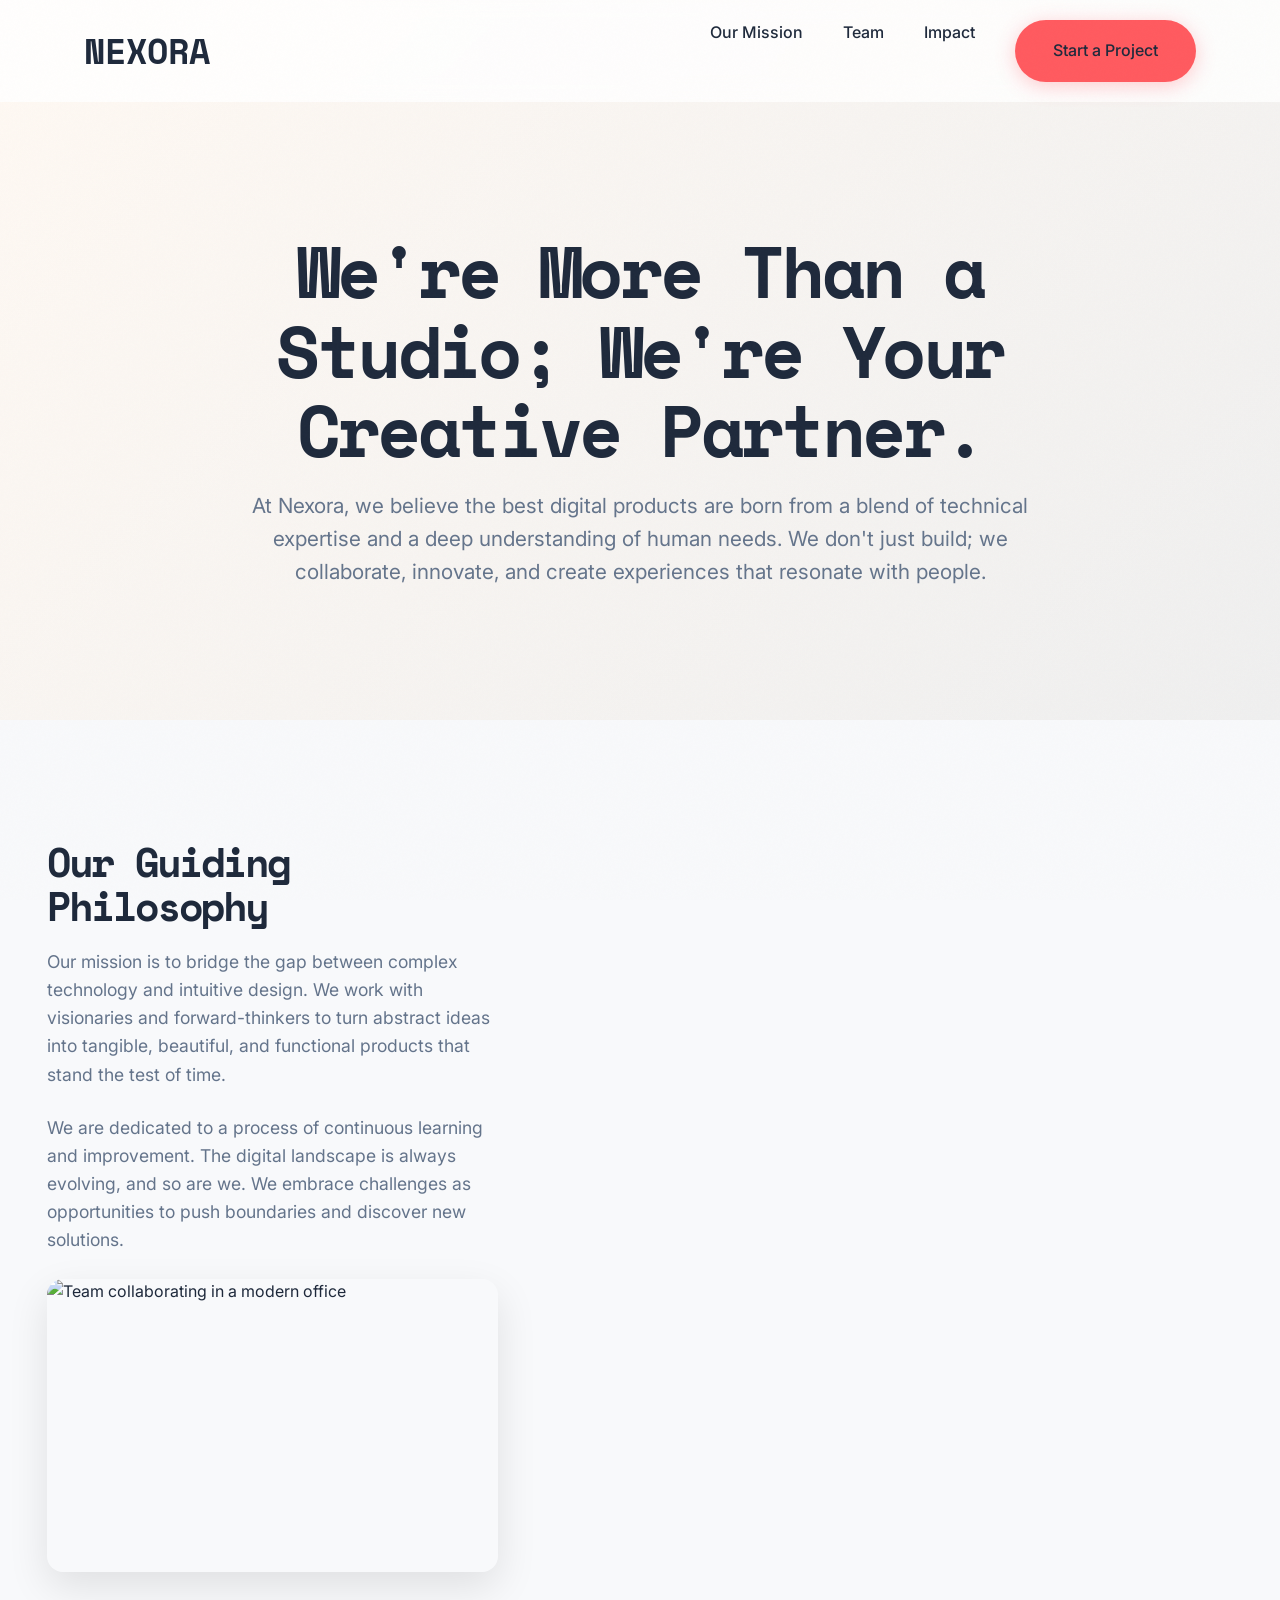
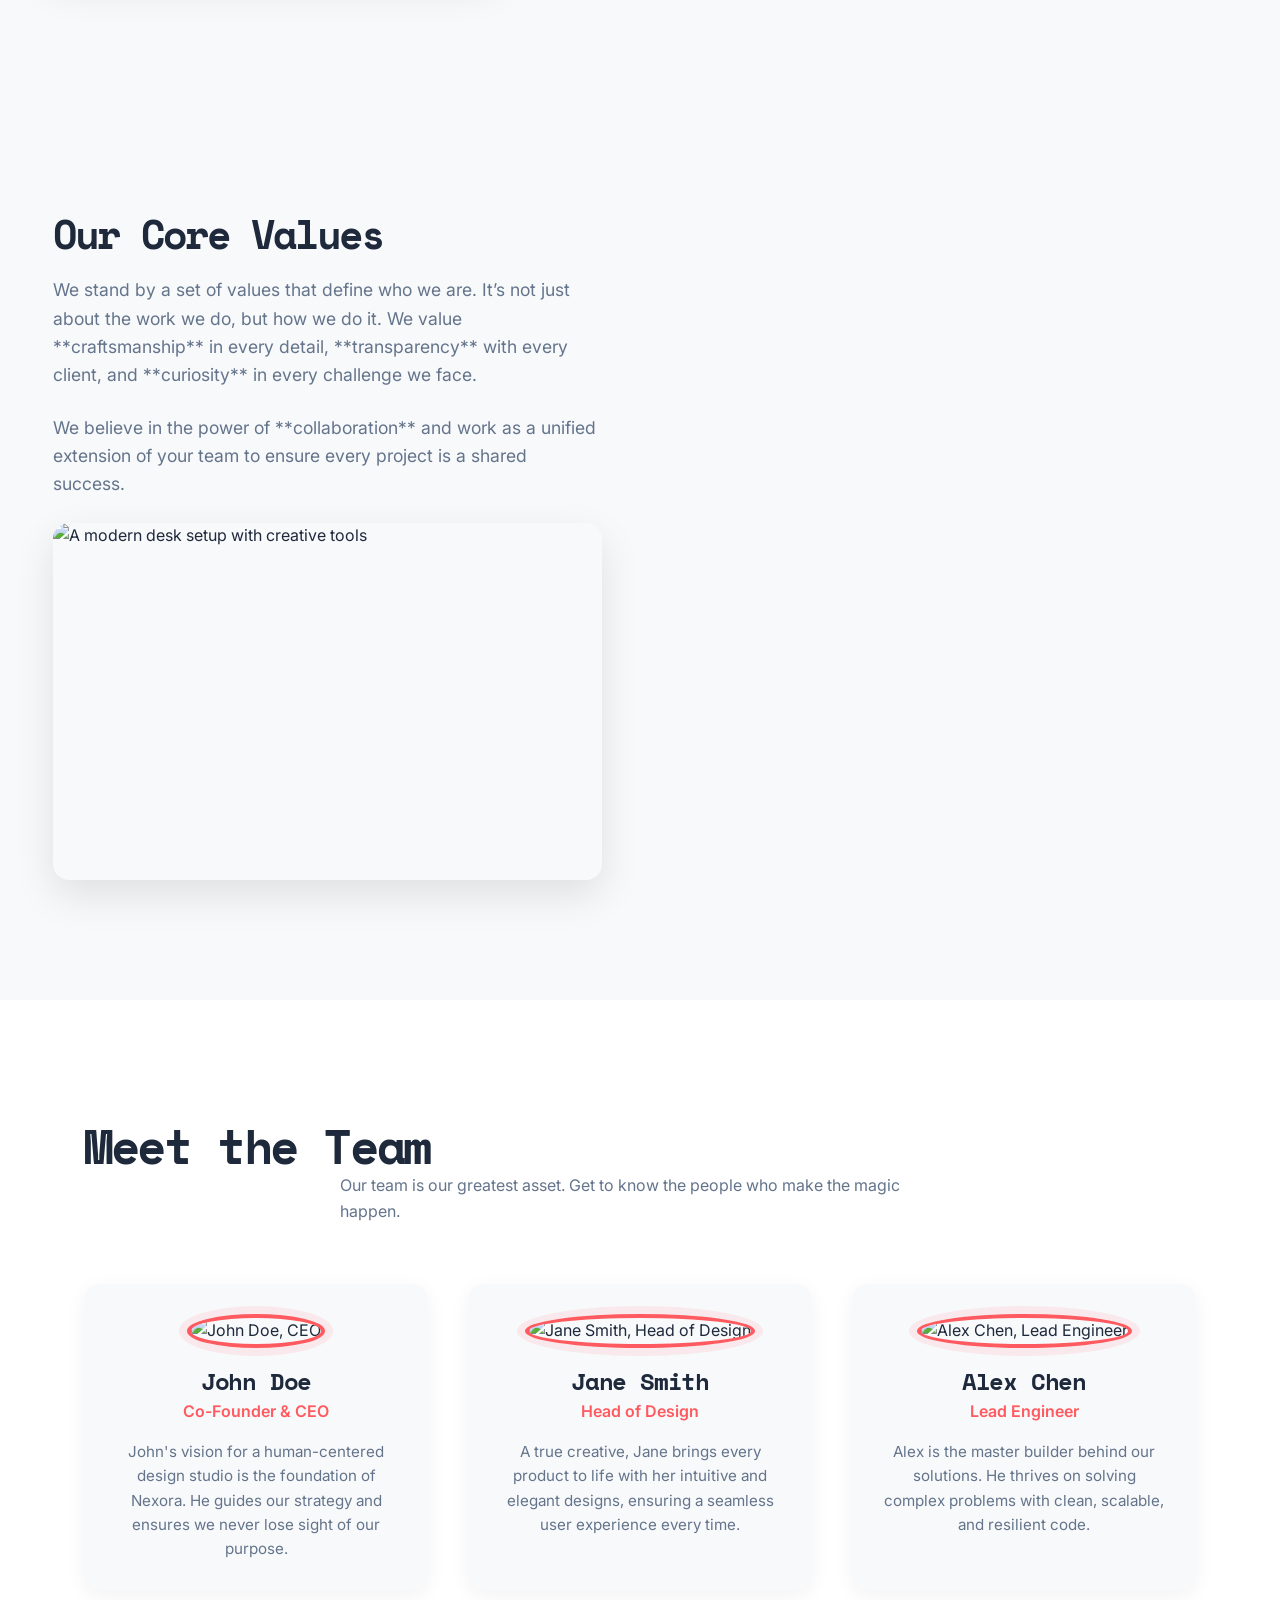
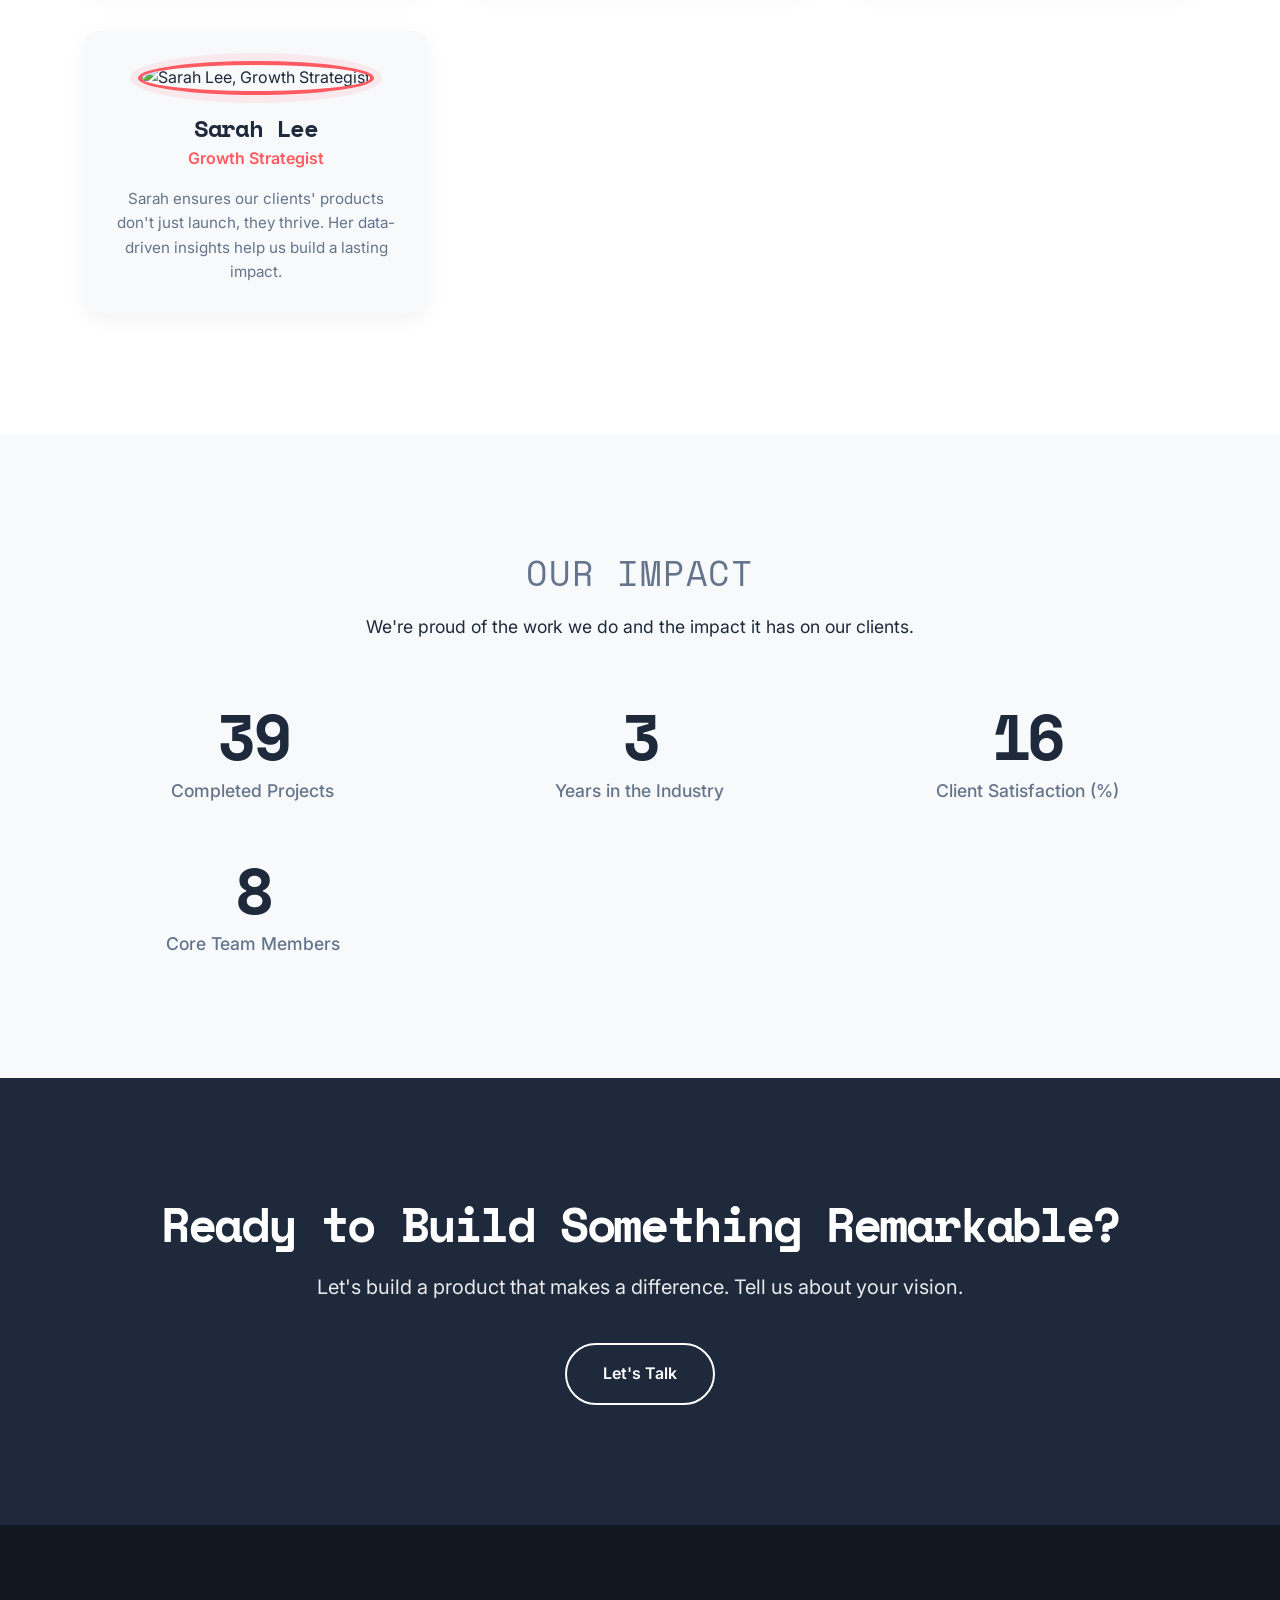
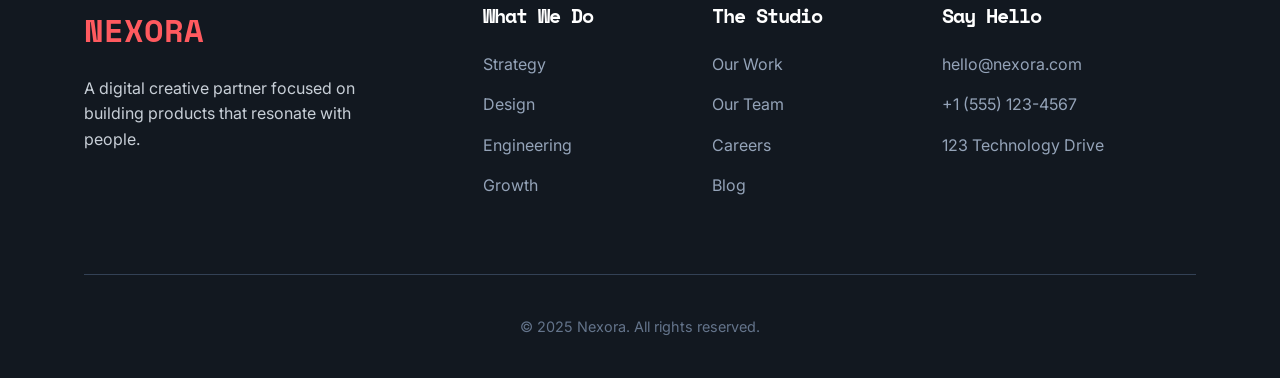
==== about.html @ da6d2971 "Nexora the game changer" ====
<!DOCTYPE html>
<html lang="en">
<head>
    <meta charset="UTF-8">
    <meta name="viewport" content="width=device-width, initial-scale=1.0">
    <title>About Nexora - Our Story & Team</title>
    <link rel="preconnect" href="https://fonts.googleapis.com">
    <link rel="preconnect" href="https://fonts.gstatic.com" crossorigin>
    <link href="https://fonts.googleapis.com/css2?family=Space+Mono:wght@400;700&family=Inter:wght@300;400;500;600;700&display=swap" rel="stylesheet">
    <style>
        /* Global Styles & Variables */
        :root {
            --primary: #FF5A5F; /* Bold, warm red */
            --secondary: #1E293B; /* Dark slate */
            --accent: #FFC947; /* A bright, energetic yellow */
            --light-bg: #F8F9FB;
            --dark-text: #1E293B;
            --gray-text: #64748B;
        }

        *, *::before, *::after {
            margin: 0;
            padding: 0;
            box-sizing: border-box;
        }

        html {
            scroll-behavior: smooth;
        }

        body {
            font-family: 'Inter', sans-serif;
            color: var(--dark-text);
            background-color: var(--light-bg);
            line-height: 1.6;
            overflow-x: hidden;
            position: relative;
        }
        
        body::before {
            content: '';
            position: fixed;
            top: 0;
            left: 0;
            width: 100%;
            height: 100%;
            pointer-events: none;
            z-index: 9999;
            background-image: url("data:image/svg+xml,%3Csvg viewBox='0 0 500 500' xmlns='http://www.w3.org/2000/svg'%3E%3Cfilter id='n'%3E%3CfeTurbulence type='fractalNoise' baseFrequency='0.8' numOctaves='5' stitchTiles='stitch'/%3E%3C/filter%3E%3Crect width='100%25' height='100%25' filter='url(%23n)' opacity='0.02'/%3E%3C/svg%3E");
        }

        .container {
            width: 90%;
            max-width: 1400px;
            margin: 0 auto;
            padding: 0 20px;
        }
        
        /* Utility Classes */
        .section-padding {
            padding: 120px 0;
        }
        
        .btn {
            display: inline-flex;
            align-items: center;
            justify-content: center;
            padding: 16px 36px;
            border-radius: 9999px;
            text-decoration: none;
            font-weight: 600;
            transition: all 0.3s cubic-bezier(0.2, 0.8, 0.2, 1);
            border: 2px solid transparent;
            cursor: pointer;
            box-shadow: 0 4px 15px rgba(0,0,0,0.1);
            position: relative;
        }
        
        .btn-primary {
            background-color: var(--primary);
            color: white;
            box-shadow: 0 4px 20px rgba(255, 90, 95, 0.3);
        }
        
        .btn-primary:hover {
            background-color: #E64B50;
            transform: translateY(-4px);
            box-shadow: 0 8px 30px rgba(255, 90, 95, 0.4);
        }
        
        .btn-secondary {
            background-color: transparent;
            color: var(--secondary);
            border-color: var(--secondary);
            box-shadow: none;
        }
        
        .btn-secondary:hover {
            background-color: var(--secondary);
            color: white;
            transform: translateY(-4px);
            box-shadow: 0 8px 30px rgba(30, 41, 59, 0.2);
        }
        
        h1, h2, h3 {
            font-family: 'Space Mono', monospace;
            line-height: 1.1;
            font-weight: 700;
            letter-spacing: -0.05em;
        }
        
        h1 { font-size: 4.5rem; }
        h2 { font-size: 3rem; }
        h3 { font-size: 2rem; }

        .text-center { text-align: center; }

        /* Animations */
        .reveal {
            opacity: 0;
            transform: translateY(30px);
            transition: opacity 1s cubic-bezier(0.2, 0.8, 0.2, 1), transform 1s cubic-bezier(0.2, 0.8, 0.2, 1);
        }

        .reveal.visible {
            opacity: 1;
            transform: translateY(0);
        }

        /* Header */
        header {
            position: fixed;
            width: 100%;
            top: 0;
            z-index: 1000;
            padding: 20px 0;
            background: rgba(255, 255, 255, 0.8);
            backdrop-filter: blur(10px);
            -webkit-backdrop-filter: blur(10px);
            transition: background-color 0.3s ease;
        }

        .header-container {
            display: flex;
            justify-content: space-between;
            align-items: center;
        }
        
        .logo {
            font-family: 'Space Mono', monospace;
            font-size: 2.2rem;
            font-weight: 700;
            color: var(--secondary);
            text-decoration: none;
        }
        
        .nav-links {
            display: flex;
            list-style: none;
            gap: 40px;
        }
        
        .nav-links a {
            text-decoration: none;
            color: var(--secondary);
            font-weight: 500;
            position: relative;
            transition: color 0.3s ease;
        }

        .nav-links a:hover {
            color: var(--primary);
        }

        .mobile-menu-btn {
            display: none;
            background: none;
            border: none;
            font-size: 1.8rem;
            cursor: pointer;
            color: var(--dark-text);
        }
        
        /* About Hero Section */
        .about-hero {
            position: relative;
            min-height: 80vh;
            display: flex;
            align-items: center;
            background: linear-gradient(135deg, #FFF9F3 0%, #EFEFEF 100%);
            padding-top: 100px;
            overflow: hidden;
            text-align: center;
        }

        .about-hero h1 {
            font-size: 4.5rem;
            max-width: 900px;
            margin: 0 auto 20px;
            color: var(--secondary);
        }

        .about-hero p {
            font-size: 1.3rem;
            max-width: 800px;
            margin: 0 auto;
            color: var(--gray-text);
        }

        /* Zig-zag layout sections */
        .content-section {
            display: grid;
            grid-template-columns: 1fr 1.2fr;
            gap: 80px;
            align-items: center;
            padding: 120px 0;
        }
        
        .content-section.alt {
            grid-template-columns: 1.2fr 1fr;
        }

        .content-section.alt .text-content {
            order: 2;
        }
        
        .content-section.alt .image-container {
            order: 1;
        }

        .text-content h2 {
            margin-bottom: 20px;
            font-size: 2.5rem;
        }

        .text-content p {
            font-size: 1.1rem;
            color: var(--gray-text);
            margin-bottom: 25px;
        }

        .image-container {
            position: relative;
            width: 100%;
            padding-bottom: 65%; /* Aspect ratio */
            border-radius: 16px;
            overflow: hidden;
            box-shadow: 0 15px 40px rgba(0, 0, 0, 0.1);
        }

        .image-container img {
            position: absolute;
            top: 0;
            left: 0;
            width: 100%;
            height: 100%;
            object-fit: cover;
            object-position: center;
        }
        
        /* Team Section */
        .team {
            background-color: white;
            padding: 120px 0;
        }

        .team .section-header {
            margin-bottom: 60px;
        }

        .team-grid {
            display: grid;
            grid-template-columns: repeat(auto-fit, minmax(280px, 1fr));
            gap: 40px;
        }

        .team-member {
            text-align: center;
            background-color: var(--light-bg);
            padding: 30px;
            border-radius: 16px;
            box-shadow: 0 5px 20px rgba(0,0,0,0.05);
            transition: transform 0.4s ease, box-shadow 0.4s ease;
        }

        .team-member:hover {
            transform: translateY(-8px);
            box-shadow: 0 15px 30px rgba(0,0,0,0.1);
        }

        .team-member img {
            width: 120px;
            height: 120px;
            border-radius: 50%;
            object-fit: cover;
            margin-bottom: 20px;
            border: 4px solid var(--primary);
            box-shadow: 0 0 0 8px rgba(255, 90, 95, 0.1);
        }

        .team-member h3 {
            font-size: 1.5rem;
            margin-bottom: 5px;
        }

        .team-member .role {
            font-weight: 600;
            color: var(--primary);
            margin-bottom: 15px;
        }

        .team-member .bio {
            color: var(--gray-text);
            font-size: 0.95rem;
        }

        /* Stats Section */
        .stats {
            padding: 120px 0;
            background-color: var(--light-bg);
            text-align: center;
        }
        
        .stats-grid {
            display: grid;
            grid-template-columns: repeat(auto-fit, minmax(250px, 1fr));
            gap: 50px;
            margin-top: 60px;
        }
        
        .stat-item h3 {
            font-size: 4rem;
            color: var(--secondary);
            font-weight: 700;
        }
        
        .stat-item p {
            color: var(--gray-text);
            font-weight: 500;
            font-size: 1.1rem;
            margin-top: 5px;
        }

        /* CTA Section */
        .cta {
            background-color: var(--secondary);
            padding: 120px 0;
            color: white;
            text-align: center;
        }
        
        .cta h2 {
            font-size: 3rem;
            color: white;
            margin-bottom: 20px;
        }
        
        .cta p {
            max-width: 800px;
            margin: 0 auto 40px;
            font-size: 1.25rem;
            opacity: 0.9;
        }

        .cta .btn-secondary {
            color: white;
            border-color: white;
        }

        .cta .btn-secondary:hover {
            background-color: white;
            color: var(--secondary);
            transform: translateY(-4px);
        }

        /* Footer */
        footer {
            background-color: #121820;
            color: #C8CFD7;
            padding: 80px 0 40px;
        }
        
        .footer-content {
            display: grid;
            grid-template-columns: 2fr 1fr 1fr 1.5fr;
            gap: 60px;
            margin-bottom: 60px;
        }

        .footer-logo {
            font-family: 'Space Mono', monospace;
            font-size: 2rem;
            font-weight: 700;
            color: var(--primary);
            text-decoration: none;
            margin-bottom: 20px;
            display: block;
        }
        
        .footer-column h3 {
            margin-bottom: 25px;
            color: white;
            font-weight: 600;
            font-size: 1.25rem;
        }
        
        .footer-links {
            list-style: none;
        }
        
        .footer-links li {
            margin-bottom: 15px;
        }
        
        .footer-links a {
            color: #94A3B8;
            text-decoration: none;
            transition: color 0.3s ease;
        }
        
        .footer-links a:hover {
            color: white;
        }
        
        .copyright {
            text-align: center;
            padding-top: 40px;
            border-top: 1px solid #334155;
            color: #64748B;
            font-size: 0.9rem;
        }
        
        /* Responsive Design */
        @media (max-width: 1100px) {
            h1 { font-size: 3.5rem; }
            h2 { font-size: 2.5rem; }
            
            .content-section, .content-section.alt {
                grid-template-columns: 1fr;
            }
            
            .content-section.alt .text-content, .content-section.alt .image-container {
                order: initial;
            }

            .about-image-wrapper {
                height: 400px;
            }

            .footer-content {
                grid-template-columns: 1fr 1fr;
            }
        }
        
        @media (max-width: 768px) {
            h1 { font-size: 2.5rem; }
            h2 { font-size: 2rem; }
            h3 { font-size: 1.5rem; }

            .nav-links {
                display: none;
                flex-direction: column;
                position: absolute;
                top: 100%;
                left: 0;
                width: 100%;
                background: rgba(255, 255, 255, 0.95);
                backdrop-filter: blur(10px);
                padding: 20px;
                box-shadow: 0 5px 10px rgba(0, 0, 0, 0.05);
            }
            
            .nav-links.active {
                display: flex;
            }
            
            .nav-links li {
                margin: 10px 0;
            }

            .nav-links a {
                padding: 10px 0;
            }
            
            .mobile-menu-btn {
                display: block;
            }
        
            .section-padding {
                padding: 80px 0;
            }
            
            .about-image-wrapper {
                height: 300px;
            }

            .footer-content {
                grid-template-columns: 1fr;
            }
        }
    </style>
</head>
<body>
    <header>
        <div class="container header-container">
            <a href="#" class="logo">NEXORA</a>
            <button class="mobile-menu-btn">☰</button>
            <ul class="nav-links">
                <li><a href="#mission">Our Mission</a></li>
                <li><a href="#team">Team</a></li>
                <li><a href="#stats">Impact</a></li>
                <li><a href="#" class="btn btn-primary">Start a Project</a></li>
            </ul>
        </div>
    </header>

    <section class="about-hero">
        <div class="container reveal">
            <h1>We're More Than a Studio; We're Your Creative Partner.</h1>
            <p>At Nexora, we believe the best digital products are born from a blend of technical expertise and a deep understanding of human needs. We don't just build; we collaborate, innovate, and create experiences that resonate with people.</p>
        </div>
    </section>

    <section class="content-section" id="mission">
        <div class="container reveal">
            <div class="text-content">
                <h2>Our Guiding Philosophy</h2>
                <p>Our mission is to bridge the gap between complex technology and intuitive design. We work with visionaries and forward-thinkers to turn abstract ideas into tangible, beautiful, and functional products that stand the test of time.</p>
                <p>We are dedicated to a process of continuous learning and improvement. The digital landscape is always evolving, and so are we. We embrace challenges as opportunities to push boundaries and discover new solutions.</p>
            </div>
            <div class="image-container reveal" style="transition-delay: 0.2s;">
                <img src="https://images.unsplash.com/photo-1544377193-33433a763c3f?q=80&w=2070&auto=format&fit=crop&ixlib=rb-4.0.3&ixid=M3wxMjA3fDB8MHxwaG90by1wYWdlfHx8fGVufDB8fHx8fA%3D%3D" alt="Team collaborating in a modern office" loading="lazy">
            </div>
        </div>
    </section>

    <section class="content-section alt">
        <div class="container reveal">
            <div class="text-content">
                <h2>Our Core Values</h2>
                <p>We stand by a set of values that define who we are. It’s not just about the work we do, but how we do it. We value **craftsmanship** in every detail, **transparency** with every client, and **curiosity** in every challenge we face. </p>
                <p>We believe in the power of **collaboration** and work as a unified extension of your team to ensure every project is a shared success.</p>
            </div>
            <div class="image-container reveal" style="transition-delay: 0.2s;">
                <img src="https://images.unsplash.com/photo-1542744173-8e7e171b764b?q=80&w=2070&auto=format&fit=crop&ixlib=rb-4.0.3&ixid=M3wxMjA3fDB8MHxwaG90by1wYWdlfHx8fGVufDB8fHx8fA%3D%3D" alt="A modern desk setup with creative tools" loading="lazy">
            </div>
        </div>
    </section>

    <section class="team section-padding" id="team">
        <div class="container">
            <div class="section-header reveal">
                <h2>Meet the Team</h2>
                <p style="max-width: 600px; margin: 0 auto; color: var(--gray-text);">Our team is our greatest asset. Get to know the people who make the magic happen.</p>
            </div>
            <div class="team-grid">
                <div class="team-member reveal" style="transition-delay: 0s;">
                    <img src="https://images.unsplash.com/photo-1560250097-0b93528c311a?q=80&w=1965&auto=format&fit=crop&ixlib=rb-4.0.3&ixid=M3wxMjA3fDB8MHxwaG90by1wYWdlfHx8fGVufDB8fHx8fA%3D%3D" alt="John Doe, CEO" loading="lazy">
                    <h3>John Doe</h3>
                    <p class="role">Co-Founder & CEO</p>
                    <p class="bio">John's vision for a human-centered design studio is the foundation of Nexora. He guides our strategy and ensures we never lose sight of our purpose.</p>
                </div>
                <div class="team-member reveal" style="transition-delay: 0.1s;">
                    <img src="https://images.unsplash.com/photo-1551836022-ec954e3d360e?q=80&w=2070&auto=format&fit=crop&ixlib=rb-4.0.3&ixid=M3wxMjA3fDB8MHxwaG90by1wYWdlfHx8fGVufDB8fHx8fA%3D%3D" alt="Jane Smith, Head of Design" loading="lazy">
                    <h3>Jane Smith</h3>
                    <p class="role">Head of Design</p>
                    <p class="bio">A true creative, Jane brings every product to life with her intuitive and elegant designs, ensuring a seamless user experience every time.</p>
                </div>
                <div class="team-member reveal" style="transition-delay: 0.2s;">
                    <img src="https://images.unsplash.com/photo-1549692520-acc6669e2f0c?q=80&w=2070&auto=format&fit=crop&ixlib=rb-4.0.3&ixid=M3wxMjA3fDB8MHxwaG90by1wYWdlfHx8fGVufDB8fHx8fA%3D%3D" alt="Alex Chen, Lead Engineer" loading="lazy">
                    <h3>Alex Chen</h3>
                    <p class="role">Lead Engineer</p>
                    <p class="bio">Alex is the master builder behind our solutions. He thrives on solving complex problems with clean, scalable, and resilient code.</p>
                </div>
                <div class="team-member reveal" style="transition-delay: 0.3s;">
                    <img src="https://images.unsplash.com/photo-1544377193-33433a763c3f?q=80&w=2070&auto=format&fit=crop&ixlib=rb-4.0.3&ixid=M3wxMjA3fDB8MHxwaG90by1wYWdlfHx8fGVufDB8fHx8fA%3D%3D" alt="Sarah Lee, Growth Strategist" loading="lazy">
                    <h3>Sarah Lee</h3>
                    <p class="role">Growth Strategist</p>
                    <p class="bio">Sarah ensures our clients' products don't just launch, they thrive. Her data-driven insights help us build a lasting impact.</p>
                </div>
            </div>
        </div>
    </section>

    <section class="stats section-padding text-center" id="stats">
        <div class="container reveal">
            <h2 style="font-size: 2.2rem; color: var(--gray-text); font-weight: 500; letter-spacing: 0.05em; text-transform: uppercase; margin-bottom: 20px;">Our Impact</h2>
            <p style="max-width: 700px; margin: 0 auto 60px; font-size: 1.1rem;">We're proud of the work we do and the impact it has on our clients.</p>
            <div class="stats-grid">
                <div class="stat-item reveal" style="transition-delay: 0s;">
                    <h3 class="stat-number" data-target="250">0</h3>
                    <p>Completed Projects</p>
                </div>
                <div class="stat-item reveal" style="transition-delay: 0.1s;">
                    <h3 class="stat-number" data-target="15">0</h3>
                    <p>Years in the Industry</p>
                </div>
                <div class="stat-item reveal" style="transition-delay: 0.2s;">
                    <h3 class="stat-number" data-target="99">0</h3>
                    <p>Client Satisfaction (%)</p>
                </div>
                <div class="stat-item reveal" style="transition-delay: 0.3s;">
                    <h3 class="stat-number" data-target="50">0</h3>
                    <p>Core Team Members</p>
                </div>
            </div>
        </div>
    </section>

    <section class="cta section-padding" id="contact">
        <div class="container reveal">
            <h2>Ready to Build Something Remarkable?</h2>
            <p>Let's build a product that makes a difference. Tell us about your vision.</p>
            <a href="#" class="btn btn-secondary">Let's Talk</a>
        </div>
    </section>

    <footer>
        <div class="container">
            <div class="footer-content">
                <div class="footer-column reveal" style="transition-delay: 0s;">
                    <a href="#" class="footer-logo">NEXORA</a>
                    <p style="max-width: 300px;">A digital creative partner focused on building products that resonate with people.</p>
                </div>
                <div class="footer-column reveal" style="transition-delay: 0.1s;">
                    <h3>What We Do</h3>
                    <ul class="footer-links">
                        <li><a href="#">Strategy</a></li>
                        <li><a href="#">Design</a></li>
                        <li><a href="#">Engineering</a></li>
                        <li><a href="#">Growth</a></li>
                    </ul>
                </div>
                <div class="footer-column reveal" style="transition-delay: 0.2s;">
                    <h3>The Studio</h3>
                    <ul class="footer-links">
                        <li><a href="#">Our Work</a></li>
                        <li><a href="#">Our Team</a></li>
                        <li><a href="#">Careers</a></li>
                        <li><a href="#">Blog</a></li>
                    </ul>
                </div>
                <div class="footer-column reveal" style="transition-delay: 0.3s;">
                    <h3>Say Hello</h3>
                    <ul class="footer-links">
                        <li><a href="mailto:hello@nexora.com">hello@nexora.com</a></li>
                        <li><a href="#">+1 (555) 123-4567</a></li>
                        <li><a href="#">123 Technology Drive</a></li>
                    </ul>
                </div>
            </div>
            <div class="copyright">
                <p>&copy; 2025 Nexora. All rights reserved.</p>
            </div>
        </div>
    </footer>

    <script>
        // Mobile menu toggle
        document.querySelector('.mobile-menu-btn').addEventListener('click', function() {
            document.querySelector('.nav-links').classList.toggle('active');
        });

        // Intersection Observer for Animations and Stats
        document.addEventListener('DOMContentLoaded', () => {
            const observerOptions = {
                root: null,
                rootMargin: '0px',
                threshold: 0.1
            };

            const revealObserver = new IntersectionObserver((entries, observer) => {
                entries.forEach(entry => {
                    if (entry.isIntersecting) {
                        entry.target.classList.add('visible');
                        observer.unobserve(entry.target);
                    }
                });
            }, observerOptions);

            const statObserver = new IntersectionObserver((entries, observer) => {
                entries.forEach(entry => {
                    if (entry.isIntersecting) {
                        const target = +entry.target.getAttribute('data-target');
                        const speed = 200;
                        let count = 0;
                        const updateCount = () => {
                            const increment = target / speed;
                            if (count < target) {
                                count += increment;
                                entry.target.innerText = Math.ceil(count);
                                requestAnimationFrame(updateCount);
                            } else {
                                entry.target.innerText = target;
                            }
                        };
                        updateCount();
                        observer.unobserve(entry.target);
                    }
                });
            }, { ...observerOptions, threshold: 0.5 });

            document.querySelectorAll('.reveal').forEach(el => revealObserver.observe(el));
            document.querySelectorAll('.stat-number').forEach(el => statObserver.observe(el));
        });
    </script>
</body>
</html>
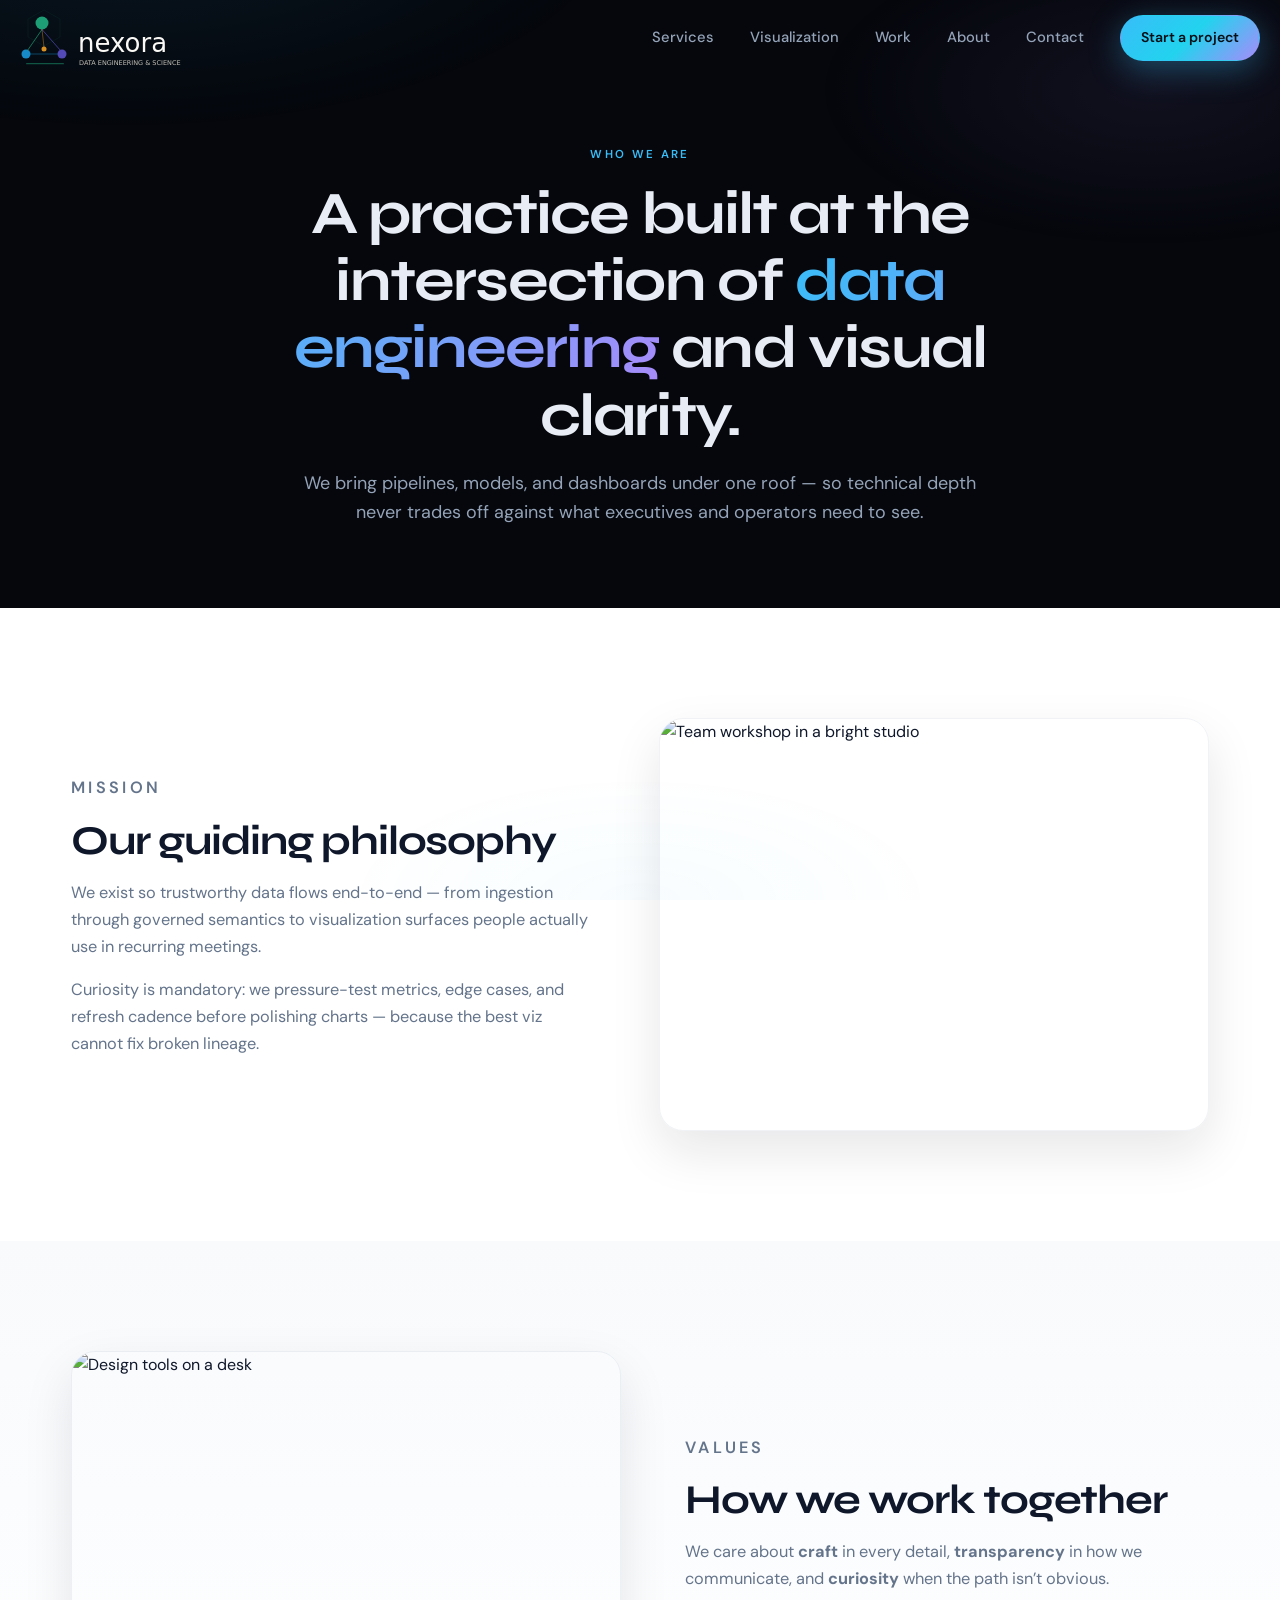
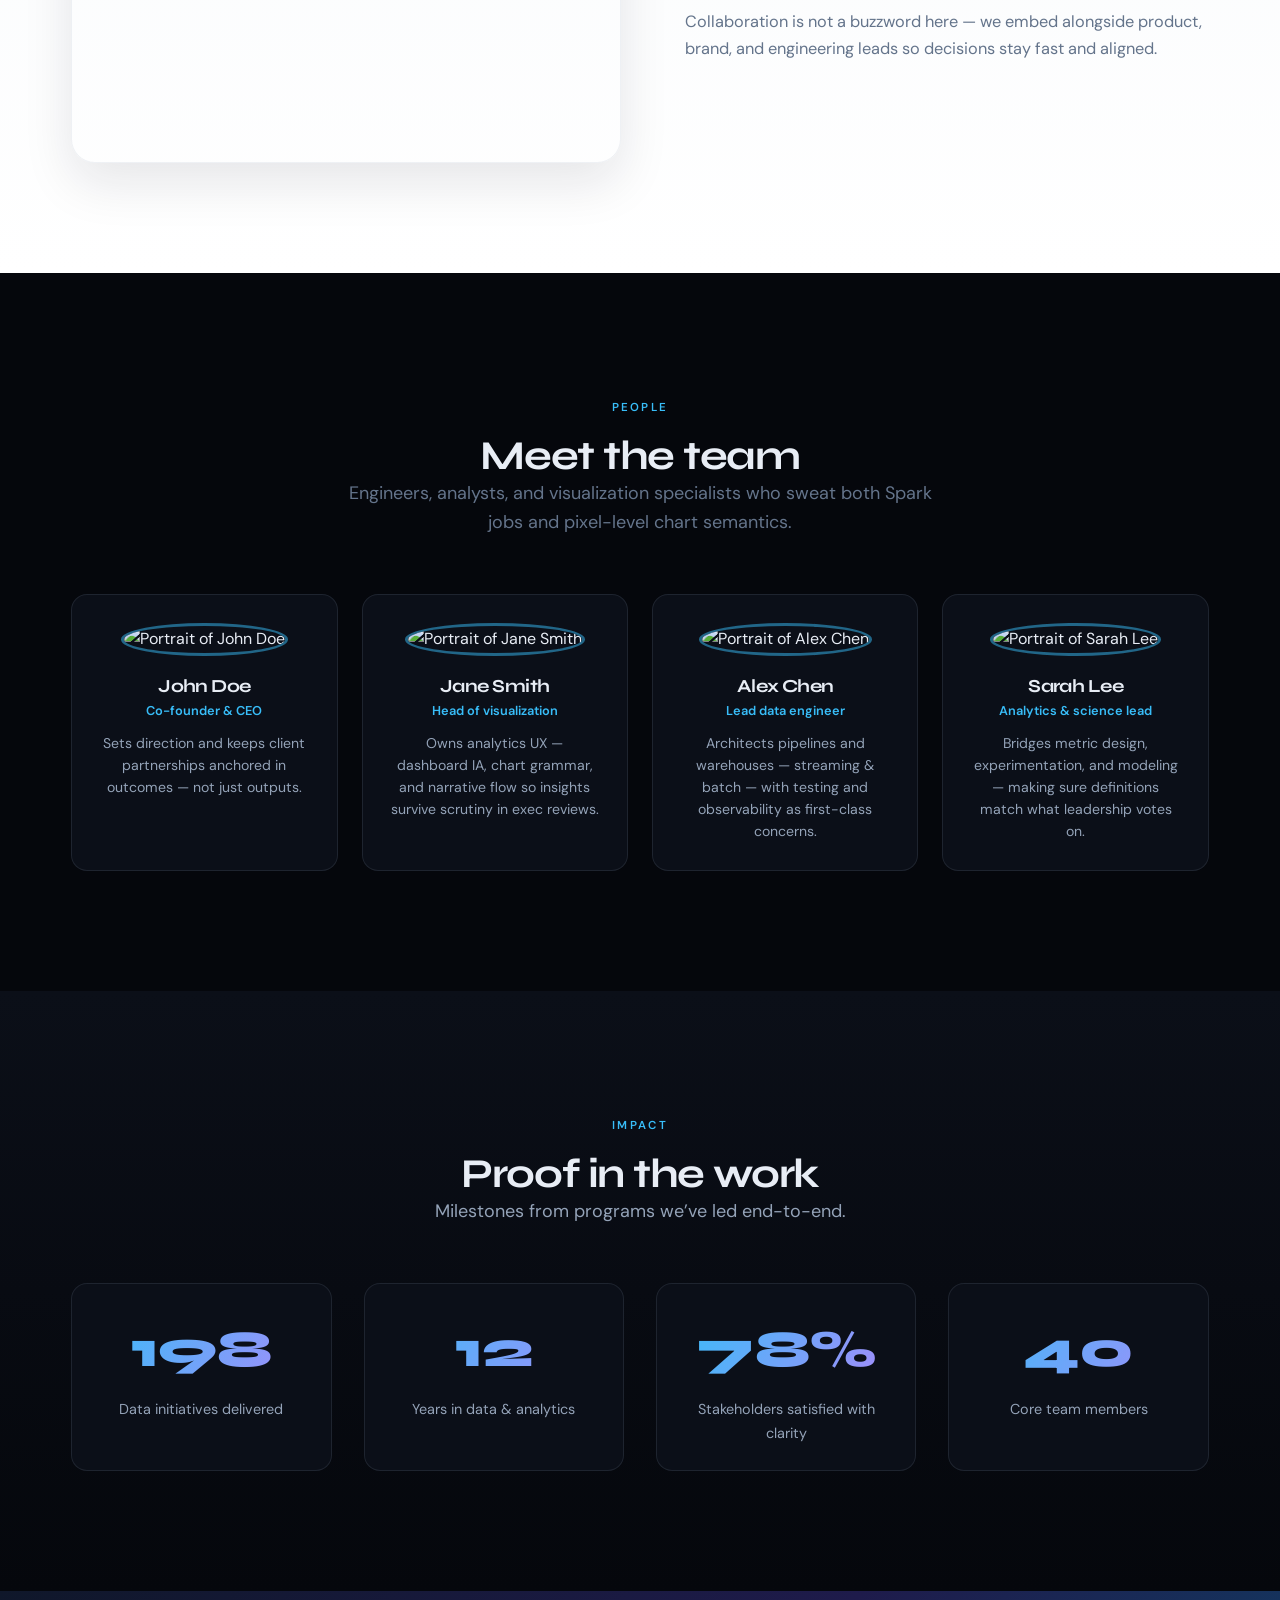
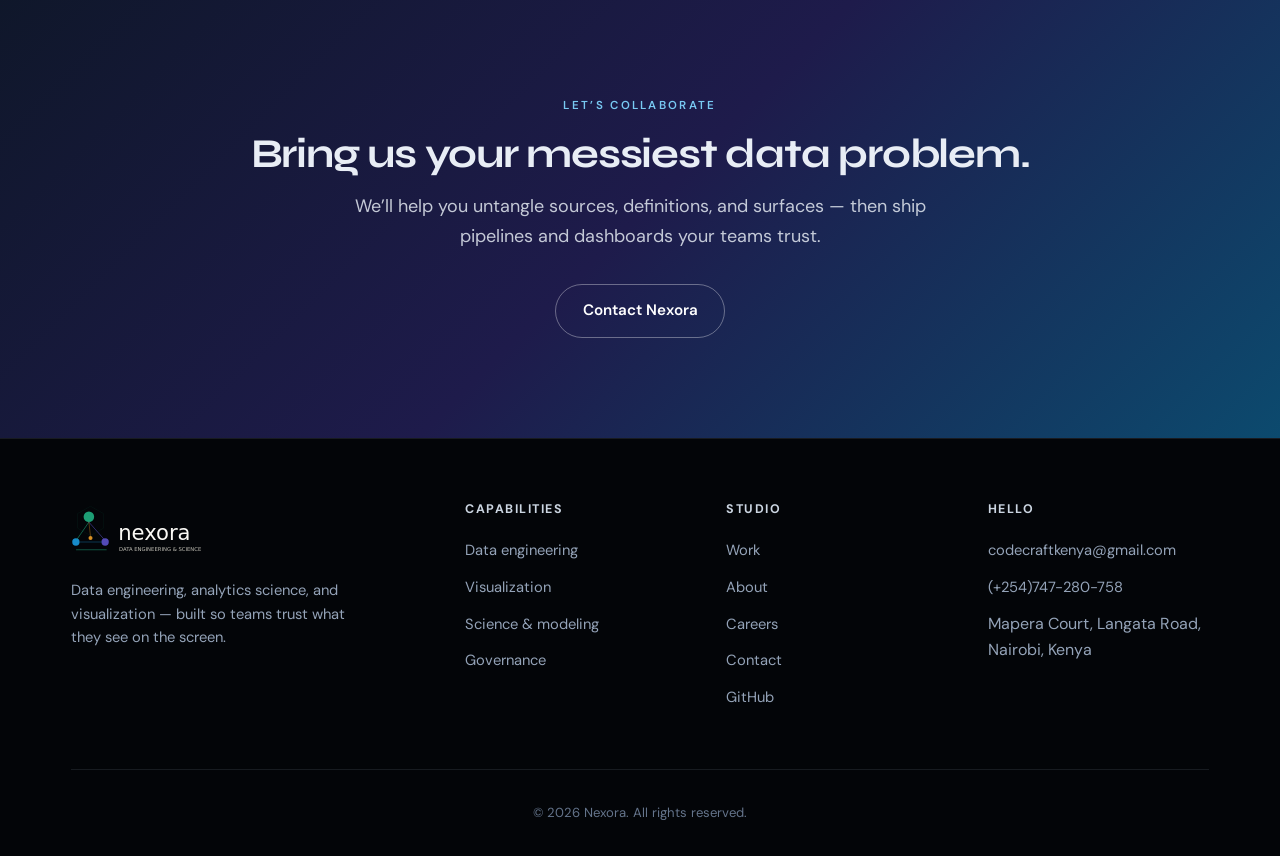
==== commit 06557a66: "Nexus revamp" ====
--- a/about.html
+++ b/about.html
@@ -1,708 +1,187 @@
 <!DOCTYPE html>
 <html lang="en">
 <head>
-    <meta charset="UTF-8">
-    <meta name="viewport" content="width=device-width, initial-scale=1.0">
-    <title>About Nexora - Our Story & Team</title>
-    <link rel="preconnect" href="https://fonts.googleapis.com">
-    <link rel="preconnect" href="https://fonts.gstatic.com" crossorigin>
-    <link href="https://fonts.googleapis.com/css2?family=Space+Mono:wght@400;700&family=Inter:wght@300;400;500;600;700&display=swap" rel="stylesheet">
-    <style>
-        /* Global Styles & Variables */
-        :root {
-            --primary: #FF5A5F; /* Bold, warm red */
-            --secondary: #1E293B; /* Dark slate */
-            --accent: #FFC947; /* A bright, energetic yellow */
-            --light-bg: #F8F9FB;
-            --dark-text: #1E293B;
-            --gray-text: #64748B;
-        }
-
-        *, *::before, *::after {
-            margin: 0;
-            padding: 0;
-            box-sizing: border-box;
-        }
-
-        html {
-            scroll-behavior: smooth;
-        }
-
-        body {
-            font-family: 'Inter', sans-serif;
-            color: var(--dark-text);
-            background-color: var(--light-bg);
-            line-height: 1.6;
-            overflow-x: hidden;
-            position: relative;
-        }
-        
-        body::before {
-            content: '';
-            position: fixed;
-            top: 0;
-            left: 0;
-            width: 100%;
-            height: 100%;
-            pointer-events: none;
-            z-index: 9999;
-            background-image: url("data:image/svg+xml,%3Csvg viewBox='0 0 500 500' xmlns='http://www.w3.org/2000/svg'%3E%3Cfilter id='n'%3E%3CfeTurbulence type='fractalNoise' baseFrequency='0.8' numOctaves='5' stitchTiles='stitch'/%3E%3C/filter%3E%3Crect width='100%25' height='100%25' filter='url(%23n)' opacity='0.02'/%3E%3C/svg%3E");
-        }
-
-        .container {
-            width: 90%;
-            max-width: 1400px;
-            margin: 0 auto;
-            padding: 0 20px;
-        }
-        
-        /* Utility Classes */
-        .section-padding {
-            padding: 120px 0;
-        }
-        
-        .btn {
-            display: inline-flex;
-            align-items: center;
-            justify-content: center;
-            padding: 16px 36px;
-            border-radius: 9999px;
-            text-decoration: none;
-            font-weight: 600;
-            transition: all 0.3s cubic-bezier(0.2, 0.8, 0.2, 1);
-            border: 2px solid transparent;
-            cursor: pointer;
-            box-shadow: 0 4px 15px rgba(0,0,0,0.1);
-            position: relative;
-        }
-        
-        .btn-primary {
-            background-color: var(--primary);
-            color: white;
-            box-shadow: 0 4px 20px rgba(255, 90, 95, 0.3);
-        }
-        
-        .btn-primary:hover {
-            background-color: #E64B50;
-            transform: translateY(-4px);
-            box-shadow: 0 8px 30px rgba(255, 90, 95, 0.4);
-        }
-        
-        .btn-secondary {
-            background-color: transparent;
-            color: var(--secondary);
-            border-color: var(--secondary);
-            box-shadow: none;
-        }
-        
-        .btn-secondary:hover {
-            background-color: var(--secondary);
-            color: white;
-            transform: translateY(-4px);
-            box-shadow: 0 8px 30px rgba(30, 41, 59, 0.2);
-        }
-        
-        h1, h2, h3 {
-            font-family: 'Space Mono', monospace;
-            line-height: 1.1;
-            font-weight: 700;
-            letter-spacing: -0.05em;
-        }
-        
-        h1 { font-size: 4.5rem; }
-        h2 { font-size: 3rem; }
-        h3 { font-size: 2rem; }
-
-        .text-center { text-align: center; }
-
-        /* Animations */
-        .reveal {
-            opacity: 0;
-            transform: translateY(30px);
-            transition: opacity 1s cubic-bezier(0.2, 0.8, 0.2, 1), transform 1s cubic-bezier(0.2, 0.8, 0.2, 1);
-        }
-
-        .reveal.visible {
-            opacity: 1;
-            transform: translateY(0);
-        }
-
-        /* Header */
-        header {
-            position: fixed;
-            width: 100%;
-            top: 0;
-            z-index: 1000;
-            padding: 20px 0;
-            background: rgba(255, 255, 255, 0.8);
-            backdrop-filter: blur(10px);
-            -webkit-backdrop-filter: blur(10px);
-            transition: background-color 0.3s ease;
-        }
-
-        .header-container {
-            display: flex;
-            justify-content: space-between;
-            align-items: center;
-        }
-        
-        .logo {
-            font-family: 'Space Mono', monospace;
-            font-size: 2.2rem;
-            font-weight: 700;
-            color: var(--secondary);
-            text-decoration: none;
-        }
-        
-        .nav-links {
-            display: flex;
-            list-style: none;
-            gap: 40px;
-        }
-        
-        .nav-links a {
-            text-decoration: none;
-            color: var(--secondary);
-            font-weight: 500;
-            position: relative;
-            transition: color 0.3s ease;
-        }
-
-        .nav-links a:hover {
-            color: var(--primary);
-        }
-
-        .mobile-menu-btn {
-            display: none;
-            background: none;
-            border: none;
-            font-size: 1.8rem;
-            cursor: pointer;
-            color: var(--dark-text);
-        }
-        
-        /* About Hero Section */
-        .about-hero {
-            position: relative;
-            min-height: 80vh;
-            display: flex;
-            align-items: center;
-            background: linear-gradient(135deg, #FFF9F3 0%, #EFEFEF 100%);
-            padding-top: 100px;
-            overflow: hidden;
-            text-align: center;
-        }
-
-        .about-hero h1 {
-            font-size: 4.5rem;
-            max-width: 900px;
-            margin: 0 auto 20px;
-            color: var(--secondary);
-        }
-
-        .about-hero p {
-            font-size: 1.3rem;
-            max-width: 800px;
-            margin: 0 auto;
-            color: var(--gray-text);
-        }
-
-        /* Zig-zag layout sections */
-        .content-section {
-            display: grid;
-            grid-template-columns: 1fr 1.2fr;
-            gap: 80px;
-            align-items: center;
-            padding: 120px 0;
-        }
-        
-        .content-section.alt {
-            grid-template-columns: 1.2fr 1fr;
-        }
-
-        .content-section.alt .text-content {
-            order: 2;
-        }
-        
-        .content-section.alt .image-container {
-            order: 1;
-        }
-
-        .text-content h2 {
-            margin-bottom: 20px;
-            font-size: 2.5rem;
-        }
-
-        .text-content p {
-            font-size: 1.1rem;
-            color: var(--gray-text);
-            margin-bottom: 25px;
-        }
-
-        .image-container {
-            position: relative;
-            width: 100%;
-            padding-bottom: 65%; /* Aspect ratio */
-            border-radius: 16px;
-            overflow: hidden;
-            box-shadow: 0 15px 40px rgba(0, 0, 0, 0.1);
-        }
-
-        .image-container img {
-            position: absolute;
-            top: 0;
-            left: 0;
-            width: 100%;
-            height: 100%;
-            object-fit: cover;
-            object-position: center;
-        }
-        
-        /* Team Section */
-        .team {
-            background-color: white;
-            padding: 120px 0;
-        }
-
-        .team .section-header {
-            margin-bottom: 60px;
-        }
-
-        .team-grid {
-            display: grid;
-            grid-template-columns: repeat(auto-fit, minmax(280px, 1fr));
-            gap: 40px;
-        }
-
-        .team-member {
-            text-align: center;
-            background-color: var(--light-bg);
-            padding: 30px;
-            border-radius: 16px;
-            box-shadow: 0 5px 20px rgba(0,0,0,0.05);
-            transition: transform 0.4s ease, box-shadow 0.4s ease;
-        }
-
-        .team-member:hover {
-            transform: translateY(-8px);
-            box-shadow: 0 15px 30px rgba(0,0,0,0.1);
-        }
-
-        .team-member img {
-            width: 120px;
-            height: 120px;
-            border-radius: 50%;
-            object-fit: cover;
-            margin-bottom: 20px;
-            border: 4px solid var(--primary);
-            box-shadow: 0 0 0 8px rgba(255, 90, 95, 0.1);
-        }
-
-        .team-member h3 {
-            font-size: 1.5rem;
-            margin-bottom: 5px;
-        }
-
-        .team-member .role {
-            font-weight: 600;
-            color: var(--primary);
-            margin-bottom: 15px;
-        }
-
-        .team-member .bio {
-            color: var(--gray-text);
-            font-size: 0.95rem;
-        }
-
-        /* Stats Section */
-        .stats {
-            padding: 120px 0;
-            background-color: var(--light-bg);
-            text-align: center;
-        }
-        
-        .stats-grid {
-            display: grid;
-            grid-template-columns: repeat(auto-fit, minmax(250px, 1fr));
-            gap: 50px;
-            margin-top: 60px;
-        }
-        
-        .stat-item h3 {
-            font-size: 4rem;
-            color: var(--secondary);
-            font-weight: 700;
-        }
-        
-        .stat-item p {
-            color: var(--gray-text);
-            font-weight: 500;
-            font-size: 1.1rem;
-            margin-top: 5px;
-        }
-
-        /* CTA Section */
-        .cta {
-            background-color: var(--secondary);
-            padding: 120px 0;
-            color: white;
-            text-align: center;
-        }
-        
-        .cta h2 {
-            font-size: 3rem;
-            color: white;
-            margin-bottom: 20px;
-        }
-        
-        .cta p {
-            max-width: 800px;
-            margin: 0 auto 40px;
-            font-size: 1.25rem;
-            opacity: 0.9;
-        }
-
-        .cta .btn-secondary {
-            color: white;
-            border-color: white;
-        }
-
-        .cta .btn-secondary:hover {
-            background-color: white;
-            color: var(--secondary);
-            transform: translateY(-4px);
-        }
-
-        /* Footer */
-        footer {
-            background-color: #121820;
-            color: #C8CFD7;
-            padding: 80px 0 40px;
-        }
-        
-        .footer-content {
-            display: grid;
-            grid-template-columns: 2fr 1fr 1fr 1.5fr;
-            gap: 60px;
-            margin-bottom: 60px;
-        }
-
-        .footer-logo {
-            font-family: 'Space Mono', monospace;
-            font-size: 2rem;
-            font-weight: 700;
-            color: var(--primary);
-            text-decoration: none;
-            margin-bottom: 20px;
-            display: block;
-        }
-        
-        .footer-column h3 {
-            margin-bottom: 25px;
-            color: white;
-            font-weight: 600;
-            font-size: 1.25rem;
-        }
-        
-        .footer-links {
-            list-style: none;
-        }
-        
-        .footer-links li {
-            margin-bottom: 15px;
-        }
-        
-        .footer-links a {
-            color: #94A3B8;
-            text-decoration: none;
-            transition: color 0.3s ease;
-        }
-        
-        .footer-links a:hover {
-            color: white;
-        }
-        
-        .copyright {
-            text-align: center;
-            padding-top: 40px;
-            border-top: 1px solid #334155;
-            color: #64748B;
-            font-size: 0.9rem;
-        }
-        
-        /* Responsive Design */
-        @media (max-width: 1100px) {
-            h1 { font-size: 3.5rem; }
-            h2 { font-size: 2.5rem; }
-            
-            .content-section, .content-section.alt {
-                grid-template-columns: 1fr;
-            }
-            
-            .content-section.alt .text-content, .content-section.alt .image-container {
-                order: initial;
-            }
-
-            .about-image-wrapper {
-                height: 400px;
-            }
-
-            .footer-content {
-                grid-template-columns: 1fr 1fr;
-            }
-        }
-        
-        @media (max-width: 768px) {
-            h1 { font-size: 2.5rem; }
-            h2 { font-size: 2rem; }
-            h3 { font-size: 1.5rem; }
-
-            .nav-links {
-                display: none;
-                flex-direction: column;
-                position: absolute;
-                top: 100%;
-                left: 0;
-                width: 100%;
-                background: rgba(255, 255, 255, 0.95);
-                backdrop-filter: blur(10px);
-                padding: 20px;
-                box-shadow: 0 5px 10px rgba(0, 0, 0, 0.05);
-            }
-            
-            .nav-links.active {
-                display: flex;
-            }
-            
-            .nav-links li {
-                margin: 10px 0;
-            }
-
-            .nav-links a {
-                padding: 10px 0;
-            }
-            
-            .mobile-menu-btn {
-                display: block;
-            }
-        
-            .section-padding {
-                padding: 80px 0;
-            }
-            
-            .about-image-wrapper {
-                height: 300px;
-            }
-
-            .footer-content {
-                grid-template-columns: 1fr;
-            }
-        }
-    </style>
+  <meta charset="UTF-8">
+  <meta name="viewport" content="width=device-width, initial-scale=1.0">
+  <title>About — Nexora</title>
+  <link rel="preconnect" href="https://fonts.googleapis.com">
+  <link rel="preconnect" href="https://fonts.gstatic.com" crossorigin>
+  <link href="https://fonts.googleapis.com/css2?family=DM+Sans:ital,opsz,wght@0,9..40,400;0,9..40,500;0,9..40,600;0,9..40,700&family=Syne:wght@600;700;800&display=swap" rel="stylesheet">
+  <link rel="stylesheet" href="css/nexora.css">
+  <link rel="icon" href="assets/nexora-favicon.svg" type="image/svg+xml">
 </head>
 <body>
-    <header>
-        <div class="container header-container">
-            <a href="#" class="logo">NEXORA</a>
-            <button class="mobile-menu-btn">☰</button>
-            <ul class="nav-links">
-                <li><a href="#mission">Our Mission</a></li>
-                <li><a href="#team">Team</a></li>
-                <li><a href="#stats">Impact</a></li>
-                <li><a href="#" class="btn btn-primary">Start a Project</a></li>
-            </ul>
-        </div>
-    </header>
+  <header class="site-header">
+    <div class="container header-inner">
+      <a class="logo" href="index.html" aria-label="Nexora — Data Engineering &amp; Science">
+        <img class="logo-lockup" src="assets/nexora-logo-lockup.svg" width="492" height="128" alt="Nexora — Data Engineering &amp; Science">
+      </a>
+      <button type="button" class="nav-toggle" data-nav-toggle aria-expanded="false" aria-label="Open menu">
+        <svg xmlns="http://www.w3.org/2000/svg" fill="none" viewBox="0 0 24 24" stroke="currentColor" stroke-width="2"><path stroke-linecap="round" stroke-linejoin="round" d="M4 6h16M4 12h16M4 18h16"/></svg>
+      </button>
+      <ul class="nav-links">
+        <li><a href="index.html#services">Services</a></li>
+        <li><a href="index.html#visualization">Visualization</a></li>
+        <li><a href="projects.html">Work</a></li>
+        <li><a href="about.html">About</a></li>
+        <li><a href="contactus.html">Contact</a></li>
+        <li><a class="btn btn-primary" href="contactus.html">Start a project</a></li>
+      </ul>
+    </div>
+  </header>
 
-    <section class="about-hero">
-        <div class="container reveal">
-            <h1>We're More Than a Studio; We're Your Creative Partner.</h1>
-            <p>At Nexora, we believe the best digital products are born from a blend of technical expertise and a deep understanding of human needs. We don't just build; we collaborate, innovate, and create experiences that resonate with people.</p>
-        </div>
+  <main>
+    <section class="page-hero">
+      <div class="container reveal">
+        <p class="eyebrow">Who we are</p>
+        <h1>A practice built at the intersection of <span class="gradient-text">data engineering</span> and visual clarity.</h1>
+        <p class="lead">We bring pipelines, models, and dashboards under one roof — so technical depth never trades off against what executives and operators need to see.</p>
+      </div>
     </section>
 
-    <section class="content-section" id="mission">
-        <div class="container reveal">
-            <div class="text-content">
-                <h2>Our Guiding Philosophy</h2>
-                <p>Our mission is to bridge the gap between complex technology and intuitive design. We work with visionaries and forward-thinkers to turn abstract ideas into tangible, beautiful, and functional products that stand the test of time.</p>
-                <p>We are dedicated to a process of continuous learning and improvement. The digital landscape is always evolving, and so are we. We embrace challenges as opportunities to push boundaries and discover new solutions.</p>
-            </div>
-            <div class="image-container reveal" style="transition-delay: 0.2s;">
-                <img src="https://images.unsplash.com/photo-1544377193-33433a763c3f?q=80&w=2070&auto=format&fit=crop&ixlib=rb-4.0.3&ixid=M3wxMjA3fDB8MHxwaG90by1wYWdlfHx8fGVufDB8fHx8fA%3D%3D" alt="Team collaborating in a modern office" loading="lazy">
-            </div>
+    <section class="split-section" id="mission">
+      <div class="container split-inner reveal">
+        <div class="split-copy">
+          <p class="eyebrow">Mission</p>
+          <h2>Our guiding philosophy</h2>
+          <p>We exist so trustworthy data flows end-to-end — from ingestion through governed semantics to visualization surfaces people actually use in recurring meetings.</p>
+          <p>Curiosity is mandatory: we pressure-test metrics, edge cases, and refresh cadence before polishing charts — because the best viz cannot fix broken lineage.</p>
         </div>
+        <div class="split-media">
+          <img src="https://images.unsplash.com/photo-1517245386807-bb43f82c33c4?auto=format&fit=crop&w=1920&q=80" alt="Team workshop in a bright studio" width="800" height="600" loading="lazy">
+        </div>
+      </div>
     </section>
 
-    <section class="content-section alt">
-        <div class="container reveal">
-            <div class="text-content">
-                <h2>Our Core Values</h2>
-                <p>We stand by a set of values that define who we are. It’s not just about the work we do, but how we do it. We value **craftsmanship** in every detail, **transparency** with every client, and **curiosity** in every challenge we face. </p>
-                <p>We believe in the power of **collaboration** and work as a unified extension of your team to ensure every project is a shared success.</p>
-            </div>
-            <div class="image-container reveal" style="transition-delay: 0.2s;">
-                <img src="https://images.unsplash.com/photo-1542744173-8e7e171b764b?q=80&w=2070&auto=format&fit=crop&ixlib=rb-4.0.3&ixid=M3wxMjA3fDB8MHxwaG90by1wYWdlfHx8fGVufDB8fHx8fA%3D%3D" alt="A modern desk setup with creative tools" loading="lazy">
-            </div>
+    <section class="split-section">
+      <div class="container split-inner reverse reveal">
+        <div class="split-copy">
+          <p class="eyebrow">Values</p>
+          <h2>How we work together</h2>
+          <p>We care about <strong>craft</strong> in every detail, <strong>transparency</strong> in how we communicate, and <strong>curiosity</strong> when the path isn’t obvious.</p>
+          <p>Collaboration is not a buzzword here — we embed alongside product, brand, and engineering leads so decisions stay fast and aligned.</p>
         </div>
+        <div class="split-media">
+          <img src="https://images.unsplash.com/photo-1498050108023-c5249f4df085?auto=format&fit=crop&w=1920&q=80" alt="Design tools on a desk" width="800" height="600" loading="lazy">
+        </div>
+      </div>
     </section>
 
-    <section class="team section-padding" id="team">
-        <div class="container">
-            <div class="section-header reveal">
-                <h2>Meet the Team</h2>
-                <p style="max-width: 600px; margin: 0 auto; color: var(--gray-text);">Our team is our greatest asset. Get to know the people who make the magic happen.</p>
-            </div>
-            <div class="team-grid">
-                <div class="team-member reveal" style="transition-delay: 0s;">
-                    <img src="https://images.unsplash.com/photo-1560250097-0b93528c311a?q=80&w=1965&auto=format&fit=crop&ixlib=rb-4.0.3&ixid=M3wxMjA3fDB8MHxwaG90by1wYWdlfHx8fGVufDB8fHx8fA%3D%3D" alt="John Doe, CEO" loading="lazy">
-                    <h3>John Doe</h3>
-                    <p class="role">Co-Founder & CEO</p>
-                    <p class="bio">John's vision for a human-centered design studio is the foundation of Nexora. He guides our strategy and ensures we never lose sight of our purpose.</p>
-                </div>
-                <div class="team-member reveal" style="transition-delay: 0.1s;">
-                    <img src="https://images.unsplash.com/photo-1551836022-ec954e3d360e?q=80&w=2070&auto=format&fit=crop&ixlib=rb-4.0.3&ixid=M3wxMjA3fDB8MHxwaG90by1wYWdlfHx8fGVufDB8fHx8fA%3D%3D" alt="Jane Smith, Head of Design" loading="lazy">
-                    <h3>Jane Smith</h3>
-                    <p class="role">Head of Design</p>
-                    <p class="bio">A true creative, Jane brings every product to life with her intuitive and elegant designs, ensuring a seamless user experience every time.</p>
-                </div>
-                <div class="team-member reveal" style="transition-delay: 0.2s;">
-                    <img src="https://images.unsplash.com/photo-1549692520-acc6669e2f0c?q=80&w=2070&auto=format&fit=crop&ixlib=rb-4.0.3&ixid=M3wxMjA3fDB8MHxwaG90by1wYWdlfHx8fGVufDB8fHx8fA%3D%3D" alt="Alex Chen, Lead Engineer" loading="lazy">
-                    <h3>Alex Chen</h3>
-                    <p class="role">Lead Engineer</p>
-                    <p class="bio">Alex is the master builder behind our solutions. He thrives on solving complex problems with clean, scalable, and resilient code.</p>
-                </div>
-                <div class="team-member reveal" style="transition-delay: 0.3s;">
-                    <img src="https://images.unsplash.com/photo-1544377193-33433a763c3f?q=80&w=2070&auto=format&fit=crop&ixlib=rb-4.0.3&ixid=M3wxMjA3fDB8MHxwaG90by1wYWdlfHx8fGVufDB8fHx8fA%3D%3D" alt="Sarah Lee, Growth Strategist" loading="lazy">
-                    <h3>Sarah Lee</h3>
-                    <p class="role">Growth Strategist</p>
-                    <p class="bio">Sarah ensures our clients' products don't just launch, they thrive. Her data-driven insights help us build a lasting impact.</p>
-                </div>
-            </div>
+    <section class="team-section section-padding" id="team">
+      <div class="container">
+        <div class="section-head reveal">
+          <p class="eyebrow">People</p>
+          <h2>Meet the team</h2>
+          <p class="lead">Engineers, analysts, and visualization specialists who sweat both Spark jobs and pixel-level chart semantics.</p>
         </div>
+        <div class="team-grid">
+          <article class="team-card reveal">
+            <img src="https://images.unsplash.com/photo-1560250097-0b93528c311a?auto=format&fit=crop&w=400&q=80" alt="Portrait of John Doe" width="112" height="112" loading="lazy">
+            <h3>John Doe</h3>
+            <p class="role">Co-founder &amp; CEO</p>
+            <p class="bio">Sets direction and keeps client partnerships anchored in outcomes — not just outputs.</p>
+          </article>
+          <article class="team-card reveal">
+            <img src="https://images.unsplash.com/photo-1573496359142-b8d87734a5a2?auto=format&fit=crop&w=400&q=80" alt="Portrait of Jane Smith" width="112" height="112" loading="lazy">
+            <h3>Jane Smith</h3>
+            <p class="role">Head of visualization</p>
+            <p class="bio">Owns analytics UX — dashboard IA, chart grammar, and narrative flow so insights survive scrutiny in exec reviews.</p>
+          </article>
+          <article class="team-card reveal">
+            <img src="https://images.unsplash.com/photo-1472099645785-5658abf4ff4e?auto=format&fit=crop&w=400&q=80" alt="Portrait of Alex Chen" width="112" height="112" loading="lazy">
+            <h3>Alex Chen</h3>
+            <p class="role">Lead data engineer</p>
+            <p class="bio">Architects pipelines and warehouses — streaming &amp; batch — with testing and observability as first-class concerns.</p>
+          </article>
+          <article class="team-card reveal">
+            <img src="https://images.unsplash.com/photo-1580489944761-15a19d654956?auto=format&fit=crop&w=400&q=80" alt="Portrait of Sarah Lee" width="112" height="112" loading="lazy">
+            <h3>Sarah Lee</h3>
+            <p class="role">Analytics &amp; science lead</p>
+            <p class="bio">Bridges metric design, experimentation, and modeling — making sure definitions match what leadership votes on.</p>
+          </article>
+        </div>
+      </div>
     </section>
 
-    <section class="stats section-padding text-center" id="stats">
-        <div class="container reveal">
-            <h2 style="font-size: 2.2rem; color: var(--gray-text); font-weight: 500; letter-spacing: 0.05em; text-transform: uppercase; margin-bottom: 20px;">Our Impact</h2>
-            <p style="max-width: 700px; margin: 0 auto 60px; font-size: 1.1rem;">We're proud of the work we do and the impact it has on our clients.</p>
-            <div class="stats-grid">
-                <div class="stat-item reveal" style="transition-delay: 0s;">
-                    <h3 class="stat-number" data-target="250">0</h3>
-                    <p>Completed Projects</p>
-                </div>
-                <div class="stat-item reveal" style="transition-delay: 0.1s;">
-                    <h3 class="stat-number" data-target="15">0</h3>
-                    <p>Years in the Industry</p>
-                </div>
-                <div class="stat-item reveal" style="transition-delay: 0.2s;">
-                    <h3 class="stat-number" data-target="99">0</h3>
-                    <p>Client Satisfaction (%)</p>
-                </div>
-                <div class="stat-item reveal" style="transition-delay: 0.3s;">
-                    <h3 class="stat-number" data-target="50">0</h3>
-                    <p>Core Team Members</p>
-                </div>
-            </div>
+    <section class="stats-section stats-section--dark section-padding" id="stats">
+      <div class="container">
+        <div class="section-head center reveal">
+          <p class="eyebrow">Impact</p>
+          <h2>Proof in the work</h2>
+          <p class="lead">Milestones from programs we’ve led end-to-end.</p>
         </div>
+        <div class="stats-grid">
+          <div class="stat reveal">
+            <div class="stat-num" data-target="250">0</div>
+            <p class="stat-label">Data initiatives delivered</p>
+          </div>
+          <div class="stat reveal">
+            <div class="stat-num" data-target="15">0</div>
+            <p class="stat-label">Years in data &amp; analytics</p>
+          </div>
+          <div class="stat reveal">
+            <div class="stat-num" data-target="99" data-suffix="%">0</div>
+            <p class="stat-label">Stakeholders satisfied with clarity</p>
+          </div>
+          <div class="stat reveal">
+            <div class="stat-num" data-target="50">0</div>
+            <p class="stat-label">Core team members</p>
+          </div>
+        </div>
+      </div>
     </section>
 
-    <section class="cta section-padding" id="contact">
-        <div class="container reveal">
-            <h2>Ready to Build Something Remarkable?</h2>
-            <p>Let's build a product that makes a difference. Tell us about your vision.</p>
-            <a href="#" class="btn btn-secondary">Let's Talk</a>
+    <section class="cta-band section-padding">
+      <div class="container reveal">
+        <p class="eyebrow" style="color: rgba(125, 211, 252, 0.95);">Let’s collaborate</p>
+        <h2>Bring us your messiest data problem.</h2>
+        <p class="lead">We’ll help you untangle sources, definitions, and surfaces — then ship pipelines and dashboards your teams trust.</p>
+        <a class="btn btn-secondary-cta" href="contactus.html">Contact Nexora</a>
+      </div>
+    </section>
+  </main>
+
+  <footer class="site-footer">
+    <div class="container">
+      <div class="footer-grid">
+        <div class="footer-brand reveal">
+          <a class="logo" href="index.html" aria-label="Nexora — Data Engineering &amp; Science">
+            <img class="logo-lockup logo-lockup--footer" src="assets/nexora-logo-lockup.svg" width="492" height="128" alt="Nexora — Data Engineering &amp; Science">
+          </a>
+          <p>Data engineering, analytics science, and visualization — built so teams trust what they see on the screen.</p>
         </div>
-    </section>
+        <div class="footer-col reveal">
+          <h3>Capabilities</h3>
+          <ul class="footer-links">
+            <li><a href="index.html#services">Data engineering</a></li>
+            <li><a href="index.html#visualization">Visualization</a></li>
+            <li><a href="index.html#services">Science &amp; modeling</a></li>
+            <li><a href="index.html#services">Governance</a></li>
+          </ul>
+        </div>
+        <div class="footer-col reveal">
+          <h3>Studio</h3>
+          <ul class="footer-links">
+            <li><a href="projects.html">Work</a></li>
+            <li><a href="about.html">About</a></li>
+            <li><a href="contactus.html">Careers</a></li>
+            <li><a href="contactus.html">Contact</a></li>
+            <li><a href="https://github.com/chegeMP/Nexora" target="_blank" rel="noopener noreferrer">GitHub</a></li>
+          </ul>
+        </div>
+        <div class="footer-col reveal">
+          <h3>Hello</h3>
+          <ul class="footer-links">
+            <li><a href="mailto:codecraftkenya@gmail.com">codecraftkenya@gmail.com</a></li>
+            <li><a href="tel:+254747280758">(+254)747-280-758</a></li>
+            <li><span>Mapera Court, Langata Road, Nairobi, Kenya</span></li>
+          </ul>
+        </div>
+      </div>
+      <p class="copyright">&copy; 2026 Nexora. All rights reserved.</p>
+    </div>
+  </footer>
 
-    <footer>
-        <div class="container">
-            <div class="footer-content">
-                <div class="footer-column reveal" style="transition-delay: 0s;">
-                    <a href="#" class="footer-logo">NEXORA</a>
-                    <p style="max-width: 300px;">A digital creative partner focused on building products that resonate with people.</p>
-                </div>
-                <div class="footer-column reveal" style="transition-delay: 0.1s;">
-                    <h3>What We Do</h3>
-                    <ul class="footer-links">
-                        <li><a href="#">Strategy</a></li>
-                        <li><a href="#">Design</a></li>
-                        <li><a href="#">Engineering</a></li>
-                        <li><a href="#">Growth</a></li>
-                    </ul>
-                </div>
-                <div class="footer-column reveal" style="transition-delay: 0.2s;">
-                    <h3>The Studio</h3>
-                    <ul class="footer-links">
-                        <li><a href="#">Our Work</a></li>
-                        <li><a href="#">Our Team</a></li>
-                        <li><a href="#">Careers</a></li>
-                        <li><a href="#">Blog</a></li>
-                    </ul>
-                </div>
-                <div class="footer-column reveal" style="transition-delay: 0.3s;">
-                    <h3>Say Hello</h3>
-                    <ul class="footer-links">
-                        <li><a href="mailto:hello@nexora.com">hello@nexora.com</a></li>
-                        <li><a href="#">+1 (555) 123-4567</a></li>
-                        <li><a href="#">123 Technology Drive</a></li>
-                    </ul>
-                </div>
-            </div>
-            <div class="copyright">
-                <p>&copy; 2025 Nexora. All rights reserved.</p>
-            </div>
-        </div>
-    </footer>
-
-    <script>
-        // Mobile menu toggle
-        document.querySelector('.mobile-menu-btn').addEventListener('click', function() {
-            document.querySelector('.nav-links').classList.toggle('active');
-        });
-
-        // Intersection Observer for Animations and Stats
-        document.addEventListener('DOMContentLoaded', () => {
-            const observerOptions = {
-                root: null,
-                rootMargin: '0px',
-                threshold: 0.1
-            };
-
-            const revealObserver = new IntersectionObserver((entries, observer) => {
-                entries.forEach(entry => {
-                    if (entry.isIntersecting) {
-                        entry.target.classList.add('visible');
-                        observer.unobserve(entry.target);
-                    }
-                });
-            }, observerOptions);
-
-            const statObserver = new IntersectionObserver((entries, observer) => {
-                entries.forEach(entry => {
-                    if (entry.isIntersecting) {
-                        const target = +entry.target.getAttribute('data-target');
-                        const speed = 200;
-                        let count = 0;
-                        const updateCount = () => {
-                            const increment = target / speed;
-                            if (count < target) {
-                                count += increment;
-                                entry.target.innerText = Math.ceil(count);
-                                requestAnimationFrame(updateCount);
-                            } else {
-                                entry.target.innerText = target;
-                            }
-                        };
-                        updateCount();
-                        observer.unobserve(entry.target);
-                    }
-                });
-            }, { ...observerOptions, threshold: 0.5 });
-
-            document.querySelectorAll('.reveal').forEach(el => revealObserver.observe(el));
-            document.querySelectorAll('.stat-number').forEach(el => statObserver.observe(el));
-        });
-    </script>
+  <script src="js/nexora.js" defer></script>
 </body>
-</html>+</html>
--- a/css/nexora.css
+++ b/css/nexora.css
@@ -0,0 +1,1320 @@
+/* Nexora — design system */
+
+:root {
+  --bg-deep: #05070c;
+  --bg-surface: #0b0f18;
+  --bg-elevated: #111827;
+  --bg-muted: #f4f6fb;
+  --border: rgba(148, 163, 184, 0.14);
+  --border-strong: rgba(148, 163, 184, 0.28);
+  --text: #e8edf5;
+  --text-dark: #0f172a;
+  --muted: #94a3b8;
+  --muted-dark: #64748b;
+  --accent: #38bdf8;
+  --accent-2: #a78bfa;
+  --accent-glow: rgba(56, 189, 248, 0.35);
+  --success: #34d399;
+  --error: #fb7185;
+  --radius-sm: 10px;
+  --radius-md: 16px;
+  --radius-lg: 24px;
+  --radius-full: 9999px;
+  --shadow-sm: 0 4px 24px rgba(0, 0, 0, 0.35);
+  --shadow-lg: 0 24px 80px rgba(0, 0, 0, 0.45);
+  --font-display: "Syne", system-ui, sans-serif;
+  --font-body: "DM Sans", system-ui, sans-serif;
+  --header-h: 76px;
+  --ease-out: cubic-bezier(0.22, 1, 0.36, 1);
+}
+
+*,
+*::before,
+*::after {
+  margin: 0;
+  padding: 0;
+  box-sizing: border-box;
+}
+
+html {
+  scroll-behavior: smooth;
+}
+
+body {
+  font-family: var(--font-body);
+  color: var(--text-dark);
+  background: var(--bg-muted);
+  line-height: 1.65;
+  overflow-x: hidden;
+  -webkit-font-smoothing: antialiased;
+}
+
+/* Ambient mesh (single fixed layer) */
+body::before {
+  content: "";
+  position: fixed;
+  inset: 0;
+  pointer-events: none;
+  z-index: 0;
+  opacity: 0.45;
+  background:
+    radial-gradient(ellipse 80% 50% at 10% -10%, rgba(56, 189, 248, 0.22), transparent 50%),
+    radial-gradient(ellipse 60% 40% at 90% 10%, rgba(167, 139, 250, 0.18), transparent 45%),
+    radial-gradient(ellipse 50% 30% at 50% 100%, rgba(56, 189, 248, 0.08), transparent 50%);
+}
+
+.container {
+  width: min(92%, 1180px);
+  margin: 0 auto;
+  padding: 0 20px;
+  position: relative;
+  z-index: 1;
+}
+
+.section-padding {
+  padding: clamp(72px, 10vw, 120px) 0;
+}
+
+.text-center {
+  text-align: center;
+}
+
+/* Type */
+h1,
+h2,
+h3,
+h4 {
+  font-family: var(--font-display);
+  font-weight: 700;
+  line-height: 1.12;
+  letter-spacing: -0.03em;
+}
+
+h1 {
+  font-size: clamp(2.35rem, 5vw, 3.75rem);
+}
+
+h2 {
+  font-size: clamp(1.85rem, 3.2vw, 2.65rem);
+}
+
+h3 {
+  font-size: clamp(1.25rem, 2vw, 1.5rem);
+}
+
+.eyebrow {
+  display: inline-block;
+  font-size: 0.72rem;
+  font-weight: 600;
+  letter-spacing: 0.2em;
+  text-transform: uppercase;
+  color: var(--accent);
+  margin-bottom: 1rem;
+}
+
+.lead {
+  font-size: 1.125rem;
+  color: var(--muted-dark);
+  max-width: 38rem;
+}
+
+.gradient-text {
+  background: linear-gradient(120deg, var(--accent) 0%, var(--accent-2) 100%);
+  -webkit-background-clip: text;
+  background-clip: text;
+  color: transparent;
+}
+
+/* Buttons */
+.btn {
+  display: inline-flex;
+  align-items: center;
+  justify-content: center;
+  gap: 0.5rem;
+  padding: 0.85rem 1.65rem;
+  border-radius: var(--radius-full);
+  font-family: var(--font-body);
+  font-weight: 600;
+  font-size: 0.95rem;
+  text-decoration: none;
+  border: 1px solid transparent;
+  cursor: pointer;
+  transition: transform 0.25s var(--ease-out), box-shadow 0.25s var(--ease-out),
+    background 0.25s var(--ease-out), border-color 0.25s var(--ease-out);
+}
+
+.btn-primary {
+  background: linear-gradient(135deg, var(--accent) 0%, #22d3ee 50%, var(--accent-2) 100%);
+  color: #041018;
+  box-shadow: 0 8px 32px var(--accent-glow);
+}
+
+.btn-primary:hover {
+  transform: translateY(-2px);
+  box-shadow: 0 14px 40px rgba(56, 189, 248, 0.45);
+}
+
+.btn-ghost {
+  background: rgba(255, 255, 255, 0.06);
+  color: var(--text);
+  border-color: var(--border-strong);
+  backdrop-filter: blur(12px);
+}
+
+.btn-ghost:hover {
+  background: rgba(255, 255, 255, 0.12);
+  border-color: rgba(148, 163, 184, 0.45);
+  transform: translateY(-2px);
+}
+
+.btn-outline-dark {
+  background: transparent;
+  color: var(--text-dark);
+  border-color: rgba(15, 23, 42, 0.2);
+}
+
+.btn-outline-dark:hover {
+  background: var(--text-dark);
+  color: #fff;
+  transform: translateY(-2px);
+}
+
+/* Header */
+.site-header {
+  position: fixed;
+  top: 0;
+  left: 0;
+  right: 0;
+  z-index: 1000;
+  height: var(--header-h);
+  display: flex;
+  align-items: center;
+  border-bottom: 1px solid transparent;
+  transition: background 0.35s var(--ease-out), border-color 0.35s var(--ease-out),
+    box-shadow 0.35s var(--ease-out);
+}
+
+.site-header.is-scrolled {
+  background: rgba(5, 7, 12, 0.82);
+  border-bottom-color: var(--border);
+  backdrop-filter: blur(16px);
+  -webkit-backdrop-filter: blur(16px);
+  box-shadow: var(--shadow-sm);
+}
+
+.header-inner {
+  display: flex;
+  align-items: center;
+  justify-content: space-between;
+  width: 100%;
+}
+
+.logo {
+  display: inline-flex;
+  align-items: center;
+  text-decoration: none;
+  color: var(--text);
+}
+
+.logo-lockup {
+  display: block;
+  /* Match cropped SVG viewBox (492×128) — tight artwork = readable at modest heights */
+  height: clamp(44px, 7vw, 64px);
+  width: auto;
+  aspect-ratio: 492 / 128;
+  max-width: min(96vw, 420px);
+}
+
+.logo-lockup--footer {
+  height: clamp(38px, 6vw, 52px);
+  max-width: min(92vw, 360px);
+}
+
+@media (max-width: 768px) {
+  .logo-lockup {
+    height: clamp(38px, 6.5vw, 52px);
+  }
+
+  .logo-lockup--footer {
+    height: clamp(34px, 5.5vw, 46px);
+  }
+}
+
+@media (max-width: 420px) {
+  .logo-lockup,
+  .logo-lockup--footer {
+    max-width: 92vw;
+  }
+}
+
+.nav-toggle {
+  display: none;
+  width: 44px;
+  height: 44px;
+  align-items: center;
+  justify-content: center;
+  border: 1px solid var(--border);
+  border-radius: var(--radius-sm);
+  background: rgba(255, 255, 255, 0.05);
+  color: var(--text);
+  cursor: pointer;
+}
+
+.nav-toggle svg {
+  width: 22px;
+  height: 22px;
+}
+
+.nav-links {
+  display: flex;
+  align-items: center;
+  gap: clamp(1rem, 3vw, 2.25rem);
+  list-style: none;
+}
+
+.nav-links a:not(.btn) {
+  text-decoration: none;
+  color: var(--muted);
+  font-weight: 500;
+  font-size: 0.92rem;
+  transition: color 0.2s ease;
+}
+
+.nav-links a:not(.btn):hover {
+  color: var(--text);
+}
+
+.nav-links .btn {
+  padding: 0.65rem 1.25rem;
+  font-size: 0.88rem;
+}
+
+/* Hero — home */
+.hero {
+  min-height: 100vh;
+  display: flex;
+  align-items: center;
+  padding-top: var(--header-h);
+  padding-bottom: 4rem;
+  position: relative;
+  background: var(--bg-deep);
+  color: var(--text);
+}
+
+.hero-grid {
+  display: grid;
+  grid-template-columns: 1fr 1fr;
+  gap: clamp(2rem, 6vw, 4rem);
+  align-items: center;
+}
+
+.hero-copy p {
+  margin: 1.35rem 0 2rem;
+  font-size: 1.125rem;
+  color: var(--muted);
+  max-width: 32rem;
+}
+
+.hero-actions {
+  display: flex;
+  flex-wrap: wrap;
+  gap: 1rem;
+}
+
+.hero-visual {
+  position: relative;
+}
+
+.hero-frame {
+  position: relative;
+  border-radius: var(--radius-lg);
+  overflow: hidden;
+  border: 1px solid rgba(56, 189, 248, 0.22);
+  box-shadow: var(--shadow-lg), 0 0 60px rgba(56, 189, 248, 0.08);
+  aspect-ratio: 4/3;
+}
+
+.hero-frame img {
+  width: 100%;
+  height: 100%;
+  object-fit: cover;
+  display: block;
+}
+
+.hero-visual {
+  position: relative;
+}
+
+.hero-badge {
+  position: absolute;
+  bottom: -12px;
+  left: -12px;
+  background: var(--bg-elevated);
+  border: 1px solid var(--border);
+  border-radius: var(--radius-md);
+  padding: 1rem 1.25rem;
+  box-shadow: var(--shadow-sm);
+  max-width: 220px;
+}
+
+.hero-badge strong {
+  display: block;
+  font-size: 0.85rem;
+  color: var(--text);
+  margin-bottom: 0.25rem;
+}
+
+.hero-badge span {
+  font-size: 0.75rem;
+  color: var(--muted);
+}
+
+/* Logo strip */
+.logo-strip {
+  background: #fff;
+  border-block: 1px solid var(--border);
+  padding: 3rem 0;
+}
+
+.logo-strip h2 {
+  font-size: 0.7rem;
+  font-weight: 600;
+  letter-spacing: 0.22em;
+  text-transform: uppercase;
+  color: var(--muted-dark);
+  text-align: center;
+  margin-bottom: 2rem;
+}
+
+.logo-row {
+  display: flex;
+  flex-wrap: wrap;
+  justify-content: center;
+  align-items: center;
+  gap: 2.5rem 3rem;
+}
+
+.logo-row img {
+  height: 28px;
+  width: auto;
+  opacity: 0.45;
+  filter: grayscale(100%);
+  transition: opacity 0.3s ease, filter 0.3s ease;
+}
+
+.logo-row img:hover {
+  opacity: 1;
+  filter: grayscale(0%);
+}
+
+/* Services */
+.services {
+  background: linear-gradient(180deg, #f8fafc 0%, #fff 40%);
+}
+
+.section-head {
+  max-width: 640px;
+  margin-bottom: 3.5rem;
+}
+
+.section-head.center {
+  margin-left: auto;
+  margin-right: auto;
+  text-align: center;
+}
+
+.section-head.center .lead {
+  margin-left: auto;
+  margin-right: auto;
+}
+
+.cards-grid {
+  display: grid;
+  grid-template-columns: repeat(auto-fit, minmax(260px, 1fr));
+  gap: 1.5rem;
+}
+
+.card {
+  background: #fff;
+  border: 1px solid var(--border);
+  border-radius: var(--radius-md);
+  padding: 1.75rem;
+  transition: transform 0.3s var(--ease-out), box-shadow 0.3s var(--ease-out),
+    border-color 0.3s ease;
+}
+
+.card:hover {
+  transform: translateY(-6px);
+  box-shadow: 0 20px 50px rgba(15, 23, 42, 0.08);
+  border-color: rgba(56, 189, 248, 0.35);
+}
+
+.card-icon {
+  width: 48px;
+  height: 48px;
+  border-radius: var(--radius-sm);
+  display: flex;
+  align-items: center;
+  justify-content: center;
+  background: linear-gradient(135deg, rgba(56, 189, 248, 0.2), rgba(167, 139, 250, 0.2));
+  color: var(--text-dark);
+  margin-bottom: 1.25rem;
+}
+
+.card-icon svg {
+  width: 24px;
+  height: 24px;
+}
+
+.card h3 {
+  margin-bottom: 0.5rem;
+  color: var(--text-dark);
+}
+
+.card p {
+  color: var(--muted-dark);
+  font-size: 0.95rem;
+}
+
+/* Data visualization showcase */
+.viz-band {
+  background: linear-gradient(165deg, #0a1628 0%, #0f172a 45%, #111827 100%);
+  color: var(--text);
+  position: relative;
+  overflow: hidden;
+}
+
+.viz-band::before {
+  content: "";
+  position: absolute;
+  inset: 0;
+  background-image: linear-gradient(rgba(56, 189, 248, 0.06) 1px, transparent 1px),
+    linear-gradient(90deg, rgba(56, 189, 248, 0.06) 1px, transparent 1px);
+  background-size: 48px 48px;
+  mask-image: radial-gradient(ellipse 70% 60% at 70% 40%, black 20%, transparent 70%);
+  pointer-events: none;
+}
+
+.viz-band .container {
+  position: relative;
+  z-index: 1;
+}
+
+.viz-band-inner {
+  display: grid;
+  grid-template-columns: 1fr 1.05fr;
+  gap: clamp(2rem, 5vw, 4rem);
+  align-items: center;
+}
+
+.viz-band-copy .lead {
+  color: var(--muted);
+}
+
+.viz-points {
+  list-style: none;
+  margin-top: 1.75rem;
+}
+
+.viz-points li {
+  position: relative;
+  padding-left: 1.35rem;
+  margin-bottom: 0.85rem;
+  font-size: 0.95rem;
+  color: #cbd5e1;
+  line-height: 1.5;
+}
+
+.viz-points li::before {
+  content: "";
+  position: absolute;
+  left: 0;
+  top: 0.55rem;
+  width: 6px;
+  height: 6px;
+  border-radius: 50%;
+  background: linear-gradient(135deg, var(--accent), var(--accent-2));
+  box-shadow: 0 0 12px rgba(56, 189, 248, 0.45);
+}
+
+.viz-chart-wrap {
+  border-radius: var(--radius-lg);
+  border: 1px solid var(--border);
+  background: rgba(15, 23, 42, 0.6);
+  padding: 1.5rem;
+  box-shadow: var(--shadow-lg), inset 0 1px 0 rgba(255, 255, 255, 0.04);
+}
+
+.viz-chart-wrap svg {
+  width: 100%;
+  height: auto;
+  display: block;
+}
+
+.viz-chart-caption {
+  margin-top: 1rem;
+  font-size: 0.72rem;
+  letter-spacing: 0.14em;
+  text-transform: uppercase;
+  color: #64748b;
+  text-align: center;
+}
+
+@media (max-width: 960px) {
+  .viz-band-inner {
+    grid-template-columns: 1fr;
+  }
+
+  .viz-chart-wrap {
+    order: -1;
+    max-width: 420px;
+    margin: 0 auto;
+  }
+}
+
+/* Featured project */
+.featured {
+  background: var(--bg-deep);
+  color: var(--text);
+}
+
+.featured-inner {
+  display: grid;
+  grid-template-columns: 1.1fr 1fr;
+  gap: 3rem;
+  align-items: center;
+}
+
+.featured-media {
+  border-radius: var(--radius-lg);
+  overflow: hidden;
+  border: 1px solid var(--border);
+  box-shadow: var(--shadow-lg);
+}
+
+.featured-media img {
+  width: 100%;
+  display: block;
+  aspect-ratio: 16/11;
+  object-fit: cover;
+}
+
+.featured-panel {
+  background: var(--bg-surface);
+  border: 1px solid var(--border);
+  border-radius: var(--radius-md);
+  padding: 2rem;
+}
+
+.featured-panel .lead {
+  margin: 1rem 0 1.5rem;
+}
+
+/* Stats */
+.stats-section {
+  background: #fff;
+}
+
+.stats-grid {
+  display: grid;
+  grid-template-columns: repeat(auto-fit, minmax(200px, 1fr));
+  gap: 2rem;
+  margin-top: 3rem;
+}
+
+.stat {
+  text-align: center;
+  padding: 1.5rem;
+  border-radius: var(--radius-md);
+  border: 1px solid var(--border);
+  background: linear-gradient(180deg, #fff, #f8fafc);
+}
+
+.stat-num {
+  font-family: var(--font-display);
+  font-size: clamp(2.5rem, 4vw, 3.25rem);
+  font-weight: 800;
+  background: linear-gradient(120deg, var(--accent), var(--accent-2));
+  -webkit-background-clip: text;
+  background-clip: text;
+  color: transparent;
+}
+
+.stat-label {
+  margin-top: 0.35rem;
+  font-size: 0.9rem;
+  color: var(--muted-dark);
+}
+
+/* CTA band */
+.cta-band {
+  padding: clamp(72px, 10vw, 100px) 0;
+  background: linear-gradient(135deg, #0f172a 0%, #1e1b4b 50%, #0c4a6e 100%);
+  color: var(--text);
+  text-align: center;
+}
+
+.cta-band h2 {
+  margin-bottom: 1rem;
+}
+
+.cta-band .lead {
+  margin: 0 auto 2rem;
+  color: rgba(226, 232, 240, 0.85);
+}
+
+.cta-band .btn-secondary-cta {
+  background: transparent;
+  color: #fff;
+  border-color: rgba(255, 255, 255, 0.35);
+}
+
+.cta-band .btn-secondary-cta:hover {
+  background: #fff;
+  color: #0f172a;
+  border-color: #fff;
+}
+
+/* Footer */
+.site-footer {
+  background: #030508;
+  color: var(--muted);
+  padding: 4rem 0 2rem;
+  border-top: 1px solid var(--border);
+}
+
+.footer-grid {
+  display: grid;
+  grid-template-columns: 1.6fr repeat(3, 1fr);
+  gap: 2.5rem;
+  margin-bottom: 3rem;
+}
+
+.footer-brand .logo {
+  margin-bottom: 1rem;
+  display: inline-block;
+}
+
+.footer-brand p {
+  max-width: 280px;
+  font-size: 0.92rem;
+  line-height: 1.6;
+}
+
+.footer-col h3 {
+  font-family: var(--font-body);
+  font-size: 0.78rem;
+  font-weight: 700;
+  letter-spacing: 0.12em;
+  text-transform: uppercase;
+  color: #cbd5e1;
+  margin-bottom: 1.25rem;
+}
+
+.footer-links {
+  list-style: none;
+}
+
+.footer-links li {
+  margin-bottom: 0.65rem;
+}
+
+.footer-links a {
+  color: var(--muted);
+  text-decoration: none;
+  font-size: 0.92rem;
+  transition: color 0.2s ease;
+}
+
+.footer-links a:hover {
+  color: #fff;
+}
+
+.copyright {
+  text-align: center;
+  padding-top: 2rem;
+  border-top: 1px solid var(--border);
+  font-size: 0.82rem;
+  color: #64748b;
+}
+
+/* Reveal */
+.reveal {
+  opacity: 0;
+  transform: translateY(28px);
+  transition: opacity 0.85s var(--ease-out), transform 0.85s var(--ease-out);
+}
+
+.reveal.visible {
+  opacity: 1;
+  transform: translateY(0);
+}
+
+/* —— About —— */
+.page-hero {
+  padding-top: calc(var(--header-h) + 4rem);
+  padding-bottom: 5rem;
+  background: var(--bg-deep);
+  color: var(--text);
+  text-align: center;
+}
+
+.page-hero .lead {
+  color: var(--muted);
+}
+
+.page-hero h1 {
+  max-width: 900px;
+  margin: 0 auto 1.25rem;
+}
+
+.page-hero .lead {
+  margin: 0 auto;
+  max-width: 700px;
+}
+
+.split-section {
+  padding: clamp(72px, 10vw, 110px) 0;
+}
+
+.split-section:nth-child(even) {
+  background: #fff;
+}
+
+.split-section:nth-child(odd) {
+  background: linear-gradient(180deg, #f8fafc, #fff);
+}
+
+.split-inner {
+  display: grid;
+  grid-template-columns: 1fr 1.05fr;
+  gap: clamp(2rem, 5vw, 4rem);
+  align-items: center;
+}
+
+.split-inner.reverse {
+  direction: rtl;
+}
+
+.split-inner.reverse > * {
+  direction: ltr;
+}
+
+.split-copy h2 {
+  margin-bottom: 1rem;
+  color: var(--text-dark);
+}
+
+.split-copy p {
+  color: var(--muted-dark);
+  margin-bottom: 1rem;
+  font-size: 1.02rem;
+}
+
+.split-media {
+  border-radius: var(--radius-lg);
+  overflow: hidden;
+  border: 1px solid var(--border);
+  box-shadow: 0 20px 50px rgba(15, 23, 42, 0.1);
+  aspect-ratio: 4/3;
+}
+
+.split-media img {
+  width: 100%;
+  height: 100%;
+  object-fit: cover;
+  display: block;
+}
+
+.team-section {
+  background: var(--bg-deep);
+  color: var(--text);
+}
+
+.team-section .section-head {
+  text-align: center;
+  margin-left: auto;
+  margin-right: auto;
+}
+
+.team-section .lead {
+  margin-left: auto;
+  margin-right: auto;
+}
+
+.team-grid {
+  display: grid;
+  grid-template-columns: repeat(auto-fit, minmax(240px, 1fr));
+  gap: 1.5rem;
+}
+
+.team-card {
+  background: var(--bg-surface);
+  border: 1px solid var(--border);
+  border-radius: var(--radius-md);
+  padding: 1.75rem;
+  text-align: center;
+  transition: transform 0.3s var(--ease-out), border-color 0.3s ease;
+}
+
+.team-card:hover {
+  transform: translateY(-4px);
+  border-color: rgba(56, 189, 248, 0.4);
+}
+
+.team-card img {
+  width: 112px;
+  height: 112px;
+  border-radius: 50%;
+  object-fit: cover;
+  margin: 0 auto 1.25rem;
+  border: 3px solid rgba(56, 189, 248, 0.5);
+}
+
+.team-card h3 {
+  font-size: 1.15rem;
+  margin-bottom: 0.25rem;
+}
+
+.team-card .role {
+  font-size: 0.8rem;
+  font-weight: 600;
+  color: var(--accent);
+  margin-bottom: 0.75rem;
+}
+
+.team-card .bio {
+  font-size: 0.88rem;
+  color: var(--muted);
+  line-height: 1.55;
+}
+
+.stats-section--dark {
+  background: linear-gradient(180deg, #0b0f18, #05070c);
+  color: var(--text);
+}
+
+.stats-section--dark .section-head h2 {
+  color: var(--text);
+}
+
+.stats-section--dark .section-head .lead {
+  color: var(--muted);
+}
+
+.stats-section--dark .stat {
+  background: var(--bg-surface);
+  border-color: var(--border);
+}
+
+.stats-section--dark .stat-label {
+  color: var(--muted);
+}
+
+/* —— Projects —— */
+.projects-hero {
+  padding-top: calc(var(--header-h) + 4rem);
+  padding-bottom: 4rem;
+  background: var(--bg-deep);
+  color: var(--text);
+  text-align: center;
+}
+
+.projects-hero .lead {
+  color: var(--muted);
+}
+
+.projects-hero h1 {
+  margin-bottom: 1rem;
+}
+
+.projects-hero .lead {
+  margin: 0 auto;
+}
+
+.projects-section {
+  padding: clamp(72px, 10vw, 100px) 0;
+  background: linear-gradient(180deg, #f8fafc, #fff);
+}
+
+.projects-grid {
+  display: grid;
+  grid-template-columns: repeat(auto-fit, minmax(320px, 1fr));
+  gap: 2rem;
+}
+
+.project-card {
+  display: flex;
+  flex-direction: column;
+  background: #fff;
+  border-radius: var(--radius-md);
+  overflow: hidden;
+  border: 1px solid var(--border);
+  text-decoration: none;
+  color: inherit;
+  transition: transform 0.35s var(--ease-out), box-shadow 0.35s ease;
+}
+
+.project-card:hover {
+  transform: translateY(-8px);
+  box-shadow: 0 24px 60px rgba(15, 23, 42, 0.12);
+}
+
+.project-thumb {
+  aspect-ratio: 16/10;
+  overflow: hidden;
+}
+
+.project-thumb img {
+  width: 100%;
+  height: 100%;
+  object-fit: cover;
+  transition: transform 0.5s var(--ease-out);
+}
+
+.project-card:hover .project-thumb img {
+  transform: scale(1.04);
+}
+
+.project-body {
+  padding: 1.75rem;
+}
+
+.project-body h3 {
+  margin-bottom: 0.5rem;
+  color: var(--text-dark);
+}
+
+.project-body p {
+  color: var(--muted-dark);
+  font-size: 0.95rem;
+  margin-bottom: 1rem;
+}
+
+.tags {
+  display: flex;
+  flex-wrap: wrap;
+  gap: 0.5rem;
+}
+
+.tag {
+  font-size: 0.68rem;
+  font-weight: 600;
+  letter-spacing: 0.06em;
+  text-transform: uppercase;
+  padding: 0.35rem 0.75rem;
+  border-radius: var(--radius-full);
+  background: rgba(56, 189, 248, 0.12);
+  color: #0369a1;
+  border: 1px solid rgba(56, 189, 248, 0.25);
+}
+
+/* —— Contact —— */
+.contact-hero {
+  position: relative;
+  padding-top: calc(var(--header-h) + 4rem);
+  padding-bottom: 6rem;
+  background: linear-gradient(145deg, #0f172a 0%, #1e1b4b 45%, #0e7490 100%);
+  color: var(--text);
+  text-align: center;
+  overflow: hidden;
+}
+
+.contact-hero::before {
+  content: "";
+  position: absolute;
+  inset: 0;
+  background: radial-gradient(circle at 30% 20%, rgba(56, 189, 248, 0.25), transparent 45%);
+  pointer-events: none;
+}
+
+.contact-hero .container {
+  position: relative;
+  z-index: 1;
+}
+
+.contact-hero h1 {
+  margin-bottom: 1rem;
+}
+
+.contact-hero .lead {
+  margin: 0 auto;
+  color: rgba(226, 232, 240, 0.88);
+  max-width: 560px;
+}
+
+.contact-layout {
+  margin-top: -4rem;
+  margin-bottom: 4rem;
+  position: relative;
+  z-index: 2;
+}
+
+.contact-card {
+  display: grid;
+  grid-template-columns: 1.4fr 1fr;
+  gap: 0;
+  background: #fff;
+  border-radius: var(--radius-lg);
+  border: 1px solid var(--border);
+  box-shadow: 0 30px 80px rgba(15, 23, 42, 0.12);
+  overflow: hidden;
+}
+
+.contact-form-side {
+  padding: clamp(2rem, 4vw, 3rem);
+  border-right: 1px solid var(--border);
+}
+
+.contact-form-side h2 {
+  margin-bottom: 2rem;
+  color: var(--text-dark);
+}
+
+.form-group {
+  margin-bottom: 1.25rem;
+}
+
+.form-group label {
+  display: block;
+  font-size: 0.82rem;
+  font-weight: 600;
+  color: var(--text-dark);
+  margin-bottom: 0.45rem;
+}
+
+.form-group input,
+.form-group textarea,
+.form-group select {
+  width: 100%;
+  padding: 0.85rem 1rem;
+  border: 1px solid var(--border);
+  border-radius: var(--radius-sm);
+  font-family: var(--font-body);
+  font-size: 1rem;
+  background: #f8fafc;
+  transition: border-color 0.2s ease, box-shadow 0.2s ease, background 0.2s ease;
+}
+
+.form-group input:focus,
+.form-group textarea:focus,
+.form-group select:focus {
+  outline: none;
+  border-color: var(--accent);
+  background: #fff;
+  box-shadow: 0 0 0 3px rgba(56, 189, 248, 0.2);
+}
+
+.form-group textarea {
+  min-height: 140px;
+  resize: vertical;
+}
+
+.form-msg {
+  margin-top: 1rem;
+  padding: 0.85rem 1rem;
+  border-radius: var(--radius-sm);
+  font-weight: 600;
+  font-size: 0.9rem;
+  display: none;
+}
+
+.form-msg.visible {
+  display: block;
+}
+
+.form-msg.success {
+  background: rgba(52, 211, 153, 0.12);
+  color: #047857;
+  border: 1px solid rgba(52, 211, 153, 0.4);
+}
+
+.form-msg.error {
+  background: rgba(251, 113, 133, 0.1);
+  color: #be123c;
+  border: 1px solid rgba(251, 113, 133, 0.35);
+}
+
+.contact-aside {
+  padding: clamp(2rem, 4vw, 3rem);
+  background: linear-gradient(180deg, #f8fafc, #f1f5f9);
+}
+
+.contact-aside h3 {
+  font-family: var(--font-body);
+  font-size: 0.78rem;
+  font-weight: 700;
+  letter-spacing: 0.12em;
+  text-transform: uppercase;
+  color: var(--muted-dark);
+  margin-bottom: 1.25rem;
+}
+
+.info-row {
+  display: flex;
+  gap: 1rem;
+  padding: 1rem;
+  border-radius: var(--radius-sm);
+  border: 1px solid var(--border);
+  background: #fff;
+  margin-bottom: 1rem;
+  transition: border-color 0.2s ease, box-shadow 0.2s ease;
+}
+
+.info-row:hover {
+  border-color: rgba(56, 189, 248, 0.35);
+  box-shadow: 0 8px 24px rgba(15, 23, 42, 0.06);
+}
+
+.info-row svg {
+  width: 22px;
+  height: 22px;
+  flex-shrink: 0;
+  color: var(--accent);
+}
+
+.info-row h4 {
+  font-family: var(--font-body);
+  font-size: 0.95rem;
+  font-weight: 700;
+  margin-bottom: 0.2rem;
+  color: var(--text-dark);
+}
+
+.info-row p,
+.info-row a {
+  font-size: 0.88rem;
+  color: var(--muted-dark);
+  text-decoration: none;
+}
+
+.info-row a:hover {
+  color: var(--accent);
+}
+
+.aside-visual {
+  margin-top: 1.5rem;
+  border-radius: var(--radius-md);
+  overflow: hidden;
+  aspect-ratio: 16/11;
+  border: 1px solid var(--border);
+}
+
+.aside-visual img {
+  width: 100%;
+  height: 100%;
+  object-fit: cover;
+}
+
+.contact-map {
+  margin-top: 1.25rem;
+}
+
+.contact-map-embed {
+  border-radius: var(--radius-md);
+  overflow: hidden;
+  border: 1px solid var(--border);
+  height: 200px;
+  background: #e2e8f0;
+}
+
+.contact-map-embed iframe {
+  width: 100%;
+  height: 200px;
+  border: 0;
+  display: block;
+}
+
+.contact-map-link {
+  display: inline-block;
+  margin-top: 0.65rem;
+  font-size: 0.82rem;
+  font-weight: 600;
+  color: var(--accent);
+  text-decoration: none;
+}
+
+.contact-map-link:hover {
+  text-decoration: underline;
+}
+
+/* Responsive */
+@media (max-width: 960px) {
+  .hero-grid,
+  .featured-inner,
+  .split-inner,
+  .contact-card {
+    grid-template-columns: 1fr;
+  }
+
+  .hero-visual {
+    order: -1;
+  }
+
+  .split-inner.reverse {
+    direction: ltr;
+  }
+
+  .contact-form-side {
+    border-right: none;
+    border-bottom: 1px solid var(--border);
+  }
+
+  .footer-grid {
+    grid-template-columns: 1fr 1fr;
+  }
+}
+
+@media (max-width: 768px) {
+  .nav-toggle {
+    display: flex;
+  }
+
+  .nav-links {
+    display: none;
+    position: absolute;
+    top: 100%;
+    left: 0;
+    right: 0;
+    flex-direction: column;
+    align-items: stretch;
+    padding: 1.25rem;
+    gap: 0;
+    background: rgba(5, 7, 12, 0.96);
+    border-bottom: 1px solid var(--border);
+    backdrop-filter: blur(16px);
+  }
+
+  .nav-links.active {
+    display: flex;
+  }
+
+  .nav-links li {
+    border-bottom: 1px solid var(--border);
+    padding: 0.65rem 0;
+  }
+
+  .nav-links li:last-child {
+    border-bottom: none;
+    padding-top: 1rem;
+  }
+
+  .nav-links .btn {
+    width: 100%;
+  }
+
+  .site-header .container {
+    position: relative;
+  }
+
+  .hero-badge {
+    position: relative;
+    bottom: auto;
+    left: auto;
+    margin-top: 1rem;
+  }
+
+  .footer-grid {
+    grid-template-columns: 1fr;
+  }
+}
